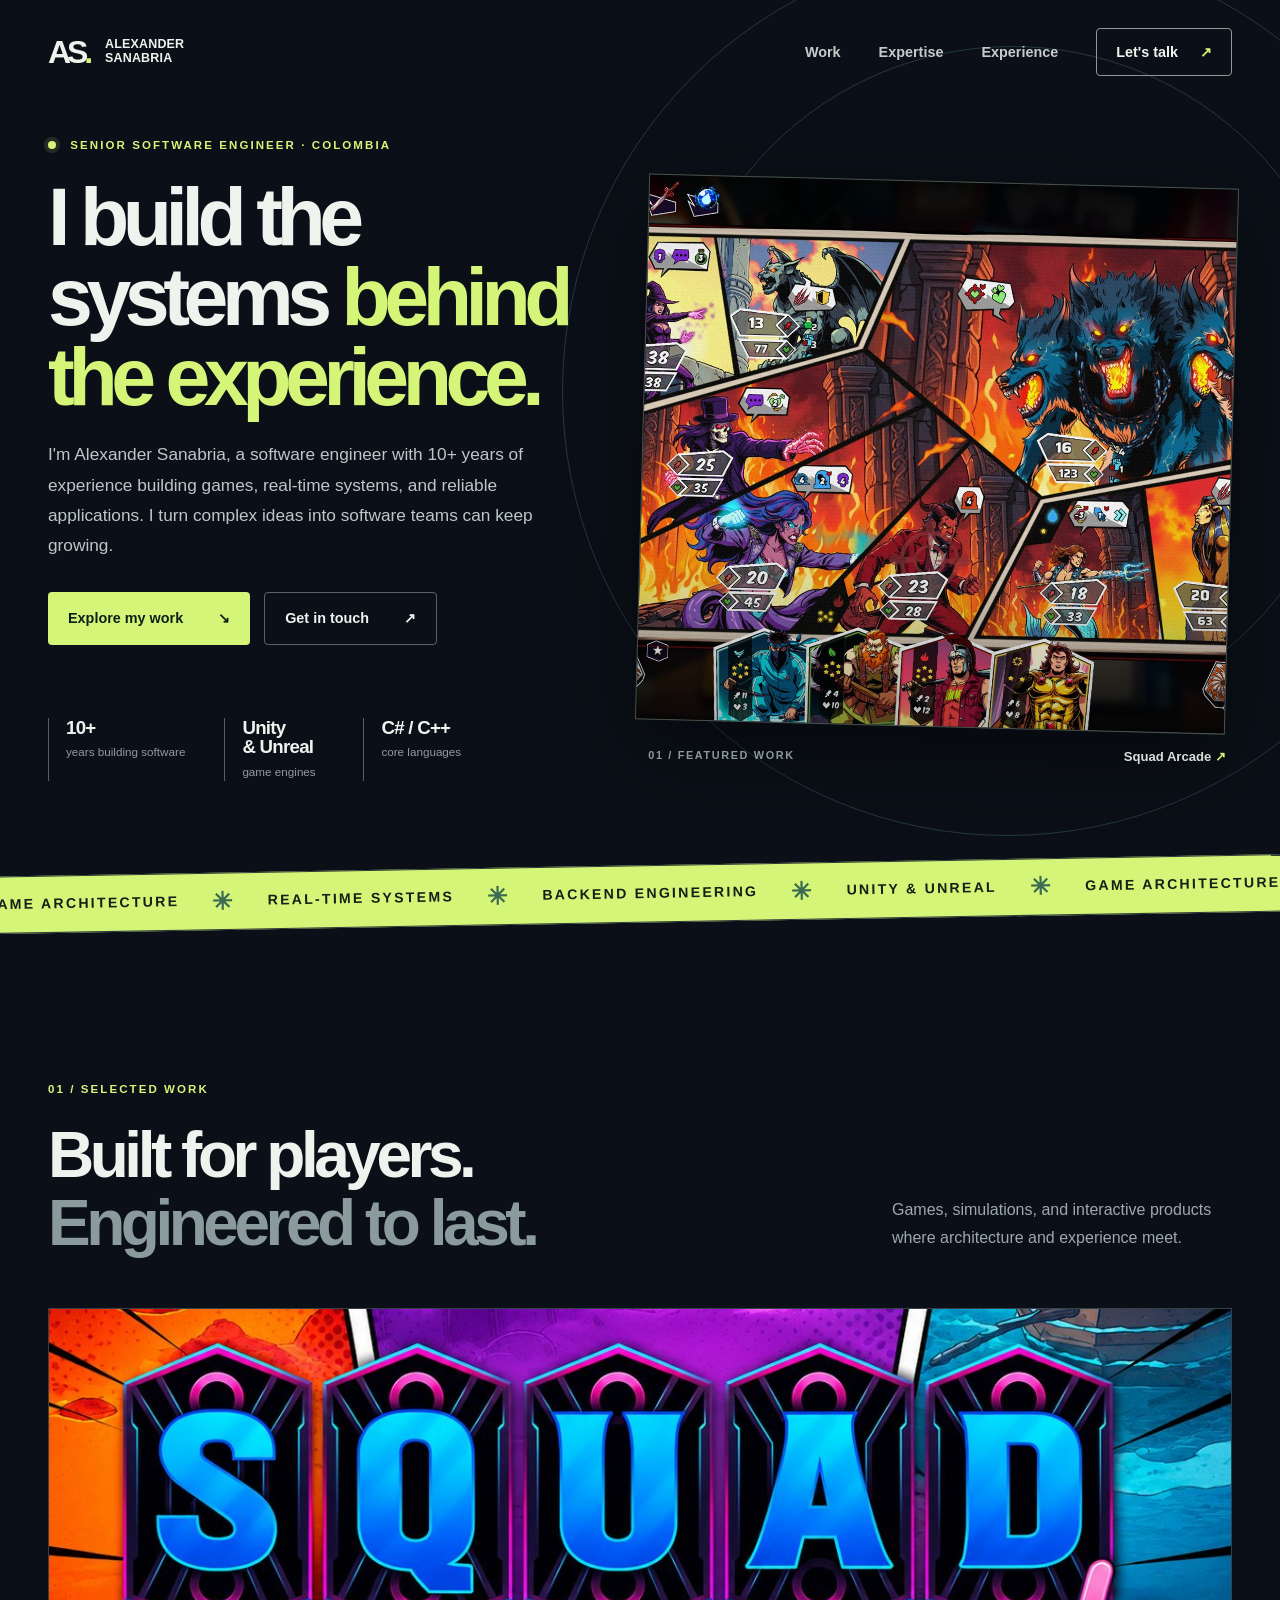
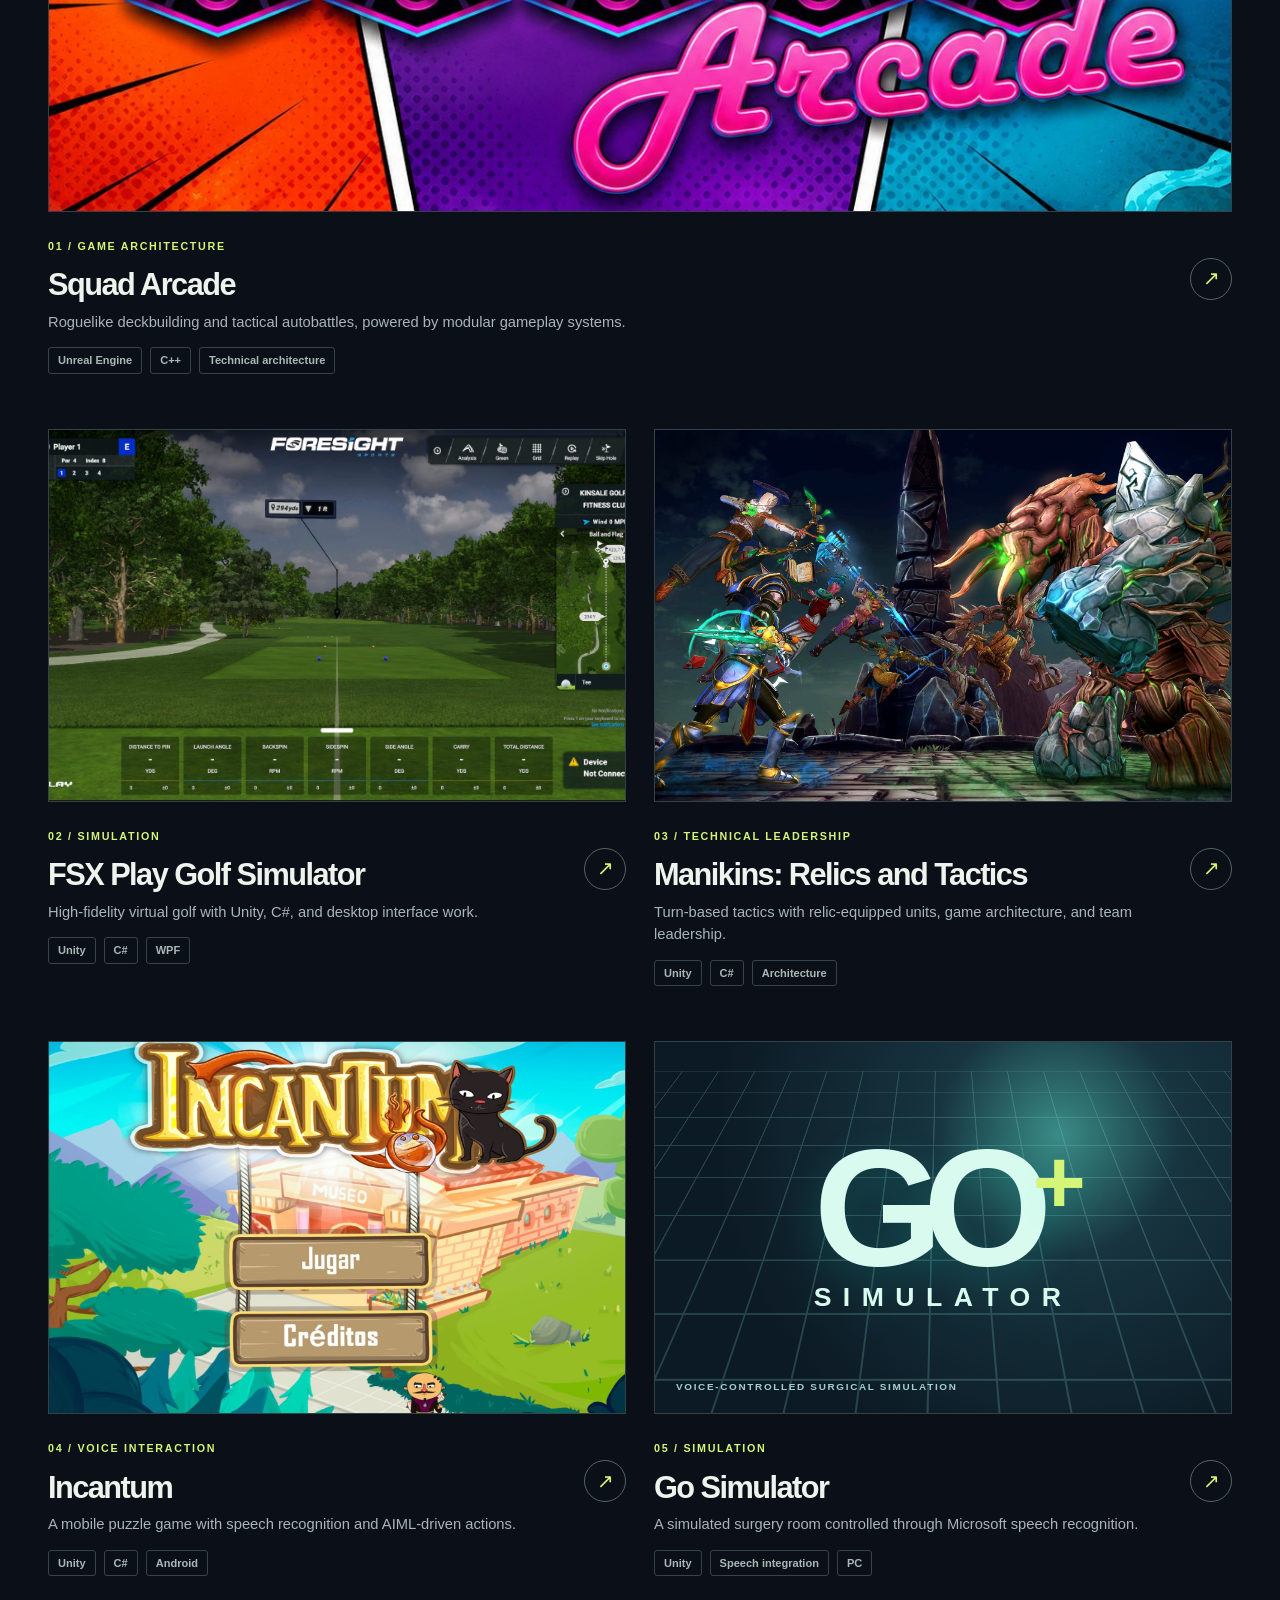
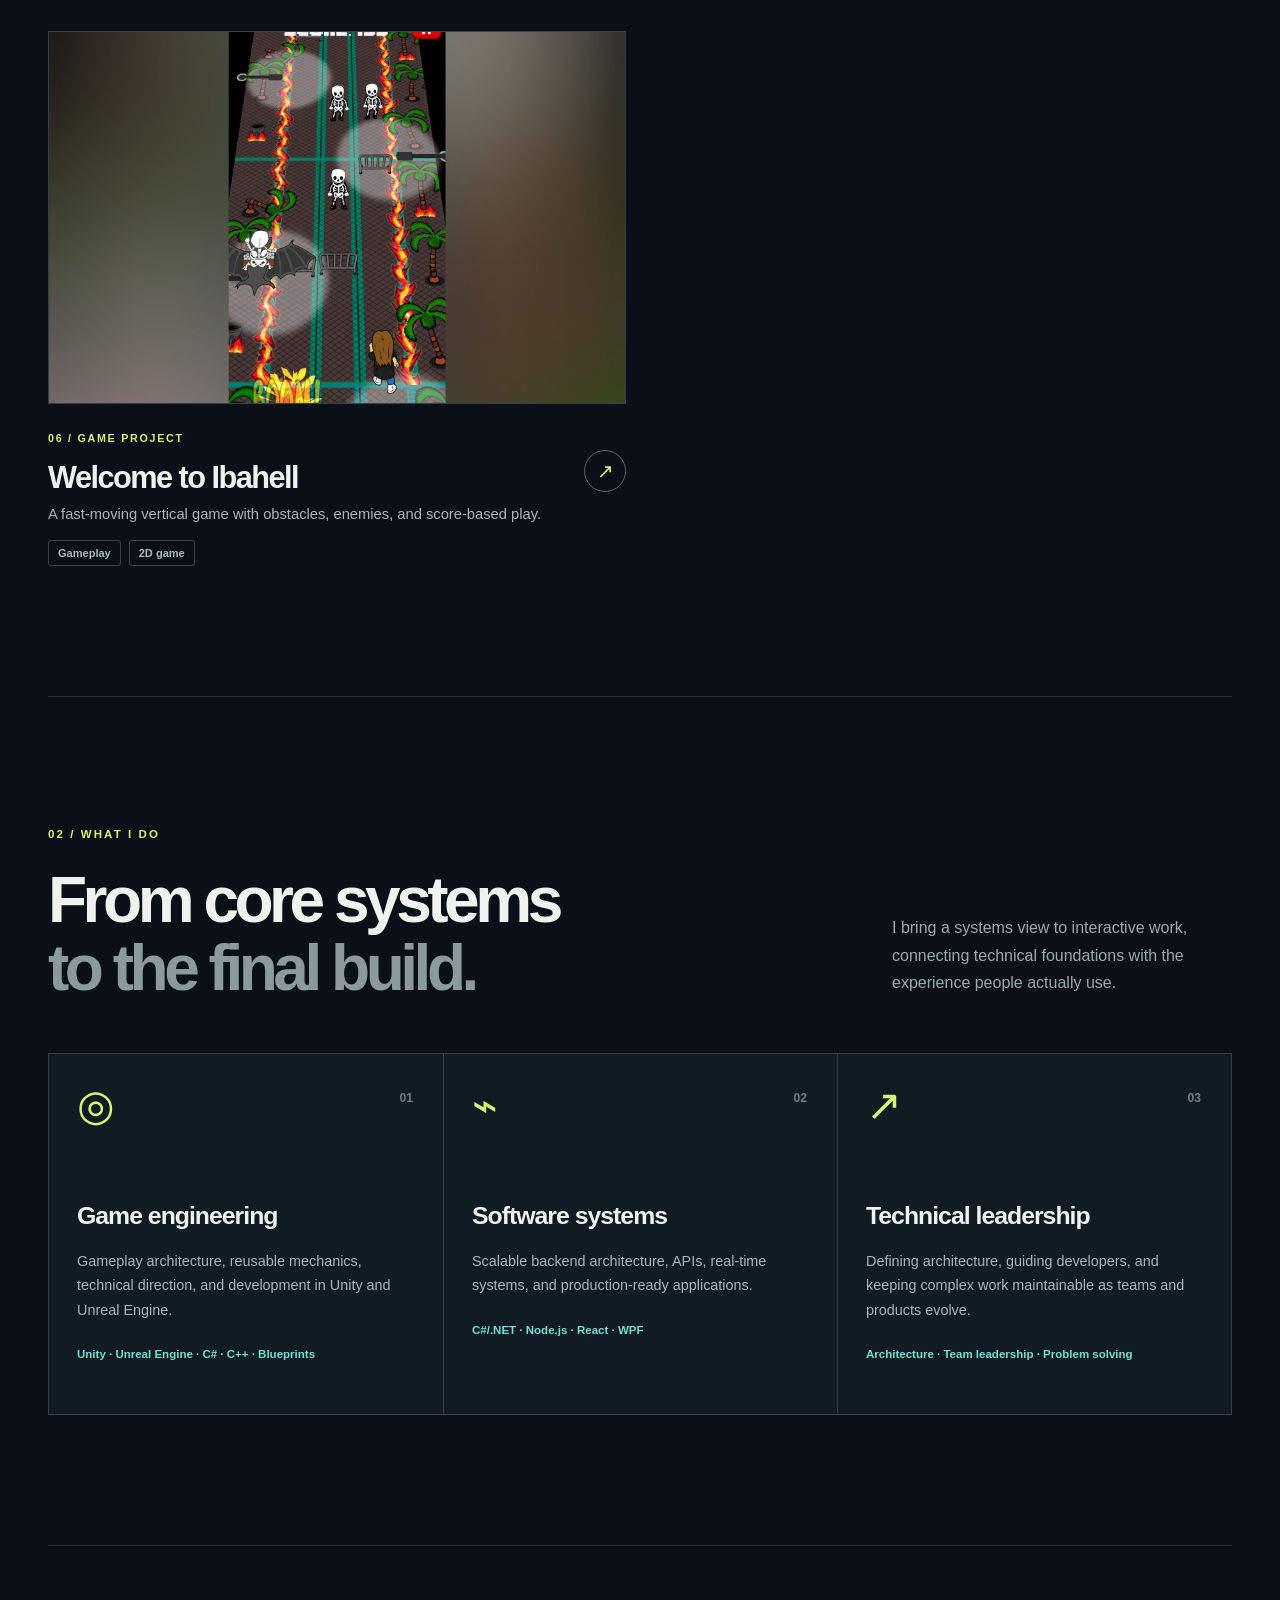
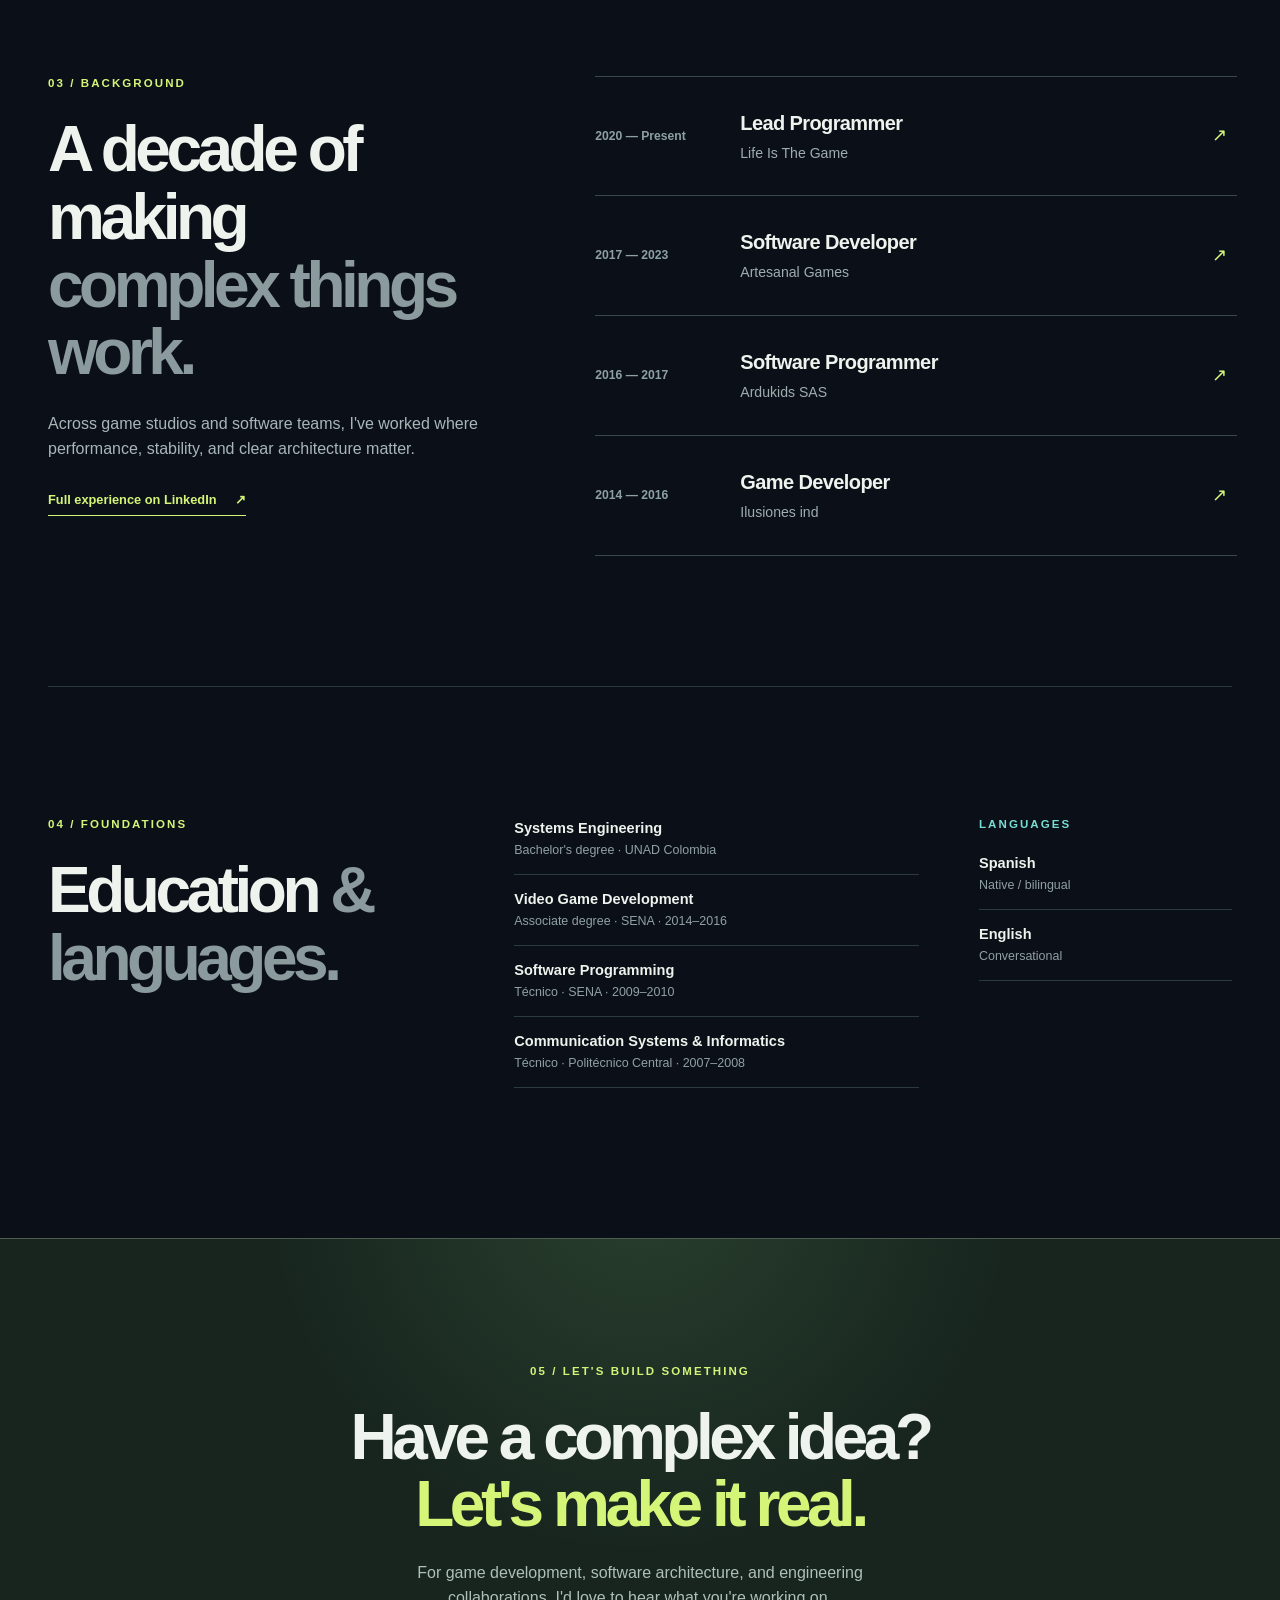
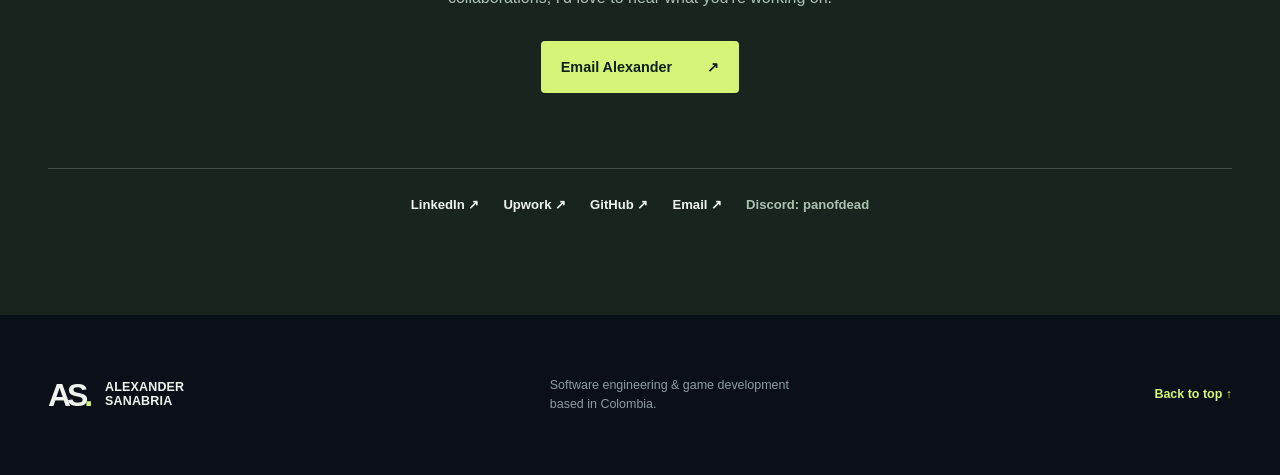
==== index.html @ 54ea61a1 "Build Alexander Sanabria portfolio" ====
<!doctype html>
<html lang="en">
  <head>
    <meta charset="utf-8" />
    <meta name="viewport" content="width=device-width, initial-scale=1" />
    <meta name="theme-color" content="#0b1018" />
    <meta name="description" content="Alexander Sanabria is a senior software engineer and game developer working across Unreal Engine, Unity, C#/.NET, and real-time systems." />
    <meta property="og:title" content="Alexander Sanabria — Software Engineer & Game Developer" />
    <meta property="og:description" content="Game architecture, gameplay systems, and software built to last." />
    <meta property="og:type" content="website" />
    <title>Alexander Sanabria — Software Engineer & Game Developer</title>
    <link rel="icon" href="favicon.svg" type="image/svg+xml" />
    <link rel="stylesheet" href="styles.css" />
    <script src="script.js" defer></script>
  </head>
  <body>
    <a class="skip-link" href="#main">Skip to content</a>
    <div class="site-shell">
      <header class="site-header">
        <a class="brand" href="#top" aria-label="Alexander Sanabria, back to top">
          <span class="brand-mark" aria-hidden="true">AS<span class="brand-dot">.</span></span>
          <span class="brand-name">Alexander<br />Sanabria</span>
        </a>
        <button class="menu-toggle" type="button" aria-expanded="false" aria-controls="site-nav" aria-label="Open menu">
          <span></span><span></span>
        </button>
        <nav class="site-nav" id="site-nav" aria-label="Main navigation">
          <a href="#work">Work</a>
          <a href="#expertise">Expertise</a>
          <a href="#experience">Experience</a>
          <a class="nav-contact" href="#contact">Let's talk <span aria-hidden="true">↗</span></a>
        </nav>
      </header>

      <main id="main">
        <section class="hero" id="top" aria-labelledby="hero-title">
          <div class="hero-copy">
            <p class="eyebrow"><span class="status-dot" aria-hidden="true"></span> Senior software engineer · Colombia</p>
            <h1 id="hero-title">I build the systems <em>behind the experience.</em></h1>
            <p class="hero-lede">I'm Alexander Sanabria, a software engineer with 10+ years of experience building games, real-time systems, and reliable applications. I turn complex ideas into software teams can keep growing.</p>
            <div class="hero-actions">
              <a class="button button-primary" href="#work">Explore my work <span aria-hidden="true">↘</span></a>
              <a class="button button-quiet" href="mailto:Luis.Alexander.Sanabria@gmail.com">Get in touch <span aria-hidden="true">↗</span></a>
            </div>
            <div class="hero-metrics" aria-label="Career highlights">
              <div><strong>10+</strong><span>years building software</span></div>
              <div><strong>Unity<br />& Unreal</strong><span>game engines</span></div>
              <div><strong>C# / C++</strong><span>core languages</span></div>
            </div>
          </div>
          <div class="hero-visual">
            <div class="hero-image-wrap">
              <img src="images/squad-arcade/battle.jpg" alt="Squad Arcade comic book battle scene with hero cards and a three-headed creature" fetchpriority="high" />
            </div>
            <div class="hero-visual-caption"><span class="caption-index">01 / FEATURED WORK</span><span>Squad Arcade <span aria-hidden="true">↗</span></span></div>
            <div class="hero-orbit hero-orbit-one" aria-hidden="true"></div>
            <div class="hero-orbit hero-orbit-two" aria-hidden="true"></div>
          </div>
        </section>

        <div class="ticker" aria-label="Areas of expertise">
          <div class="ticker-track" aria-hidden="true">
            <span>GAME ARCHITECTURE</span><b>✳</b><span>REAL-TIME SYSTEMS</span><b>✳</b><span>BACKEND ENGINEERING</span><b>✳</b><span>UNITY & UNREAL</span><b>✳</b><span>GAME ARCHITECTURE</span><b>✳</b><span>REAL-TIME SYSTEMS</span><b>✳</b><span>BACKEND ENGINEERING</span><b>✳</b><span>UNITY & UNREAL</span><b>✳</b>
          </div>
        </div>

        <section class="section work-section" id="work" aria-labelledby="work-title">
          <div class="section-heading">
            <div><p class="eyebrow section-kicker">01 / Selected work</p><h2 id="work-title">Built for players.<br /><span>Engineered to last.</span></h2></div>
            <p>Games, simulations, and interactive products where architecture and experience meet.</p>
          </div>
          <div class="project-grid">
            <article class="project-card project-featured" data-project="squad">
              <button class="project-image-button" type="button" data-open-project="squad" aria-label="View Squad Arcade project details">
                <img src="images/squad-arcade/key-art.jpg" alt="Colorful Squad Arcade key art with an 80s comic-book style" loading="lazy" />
                <span class="image-action">View project <span aria-hidden="true">↗</span></span>
              </button>
              <div class="project-info"><div><span class="project-number">01 / GAME ARCHITECTURE</span><h3>Squad Arcade</h3><p>Roguelike deckbuilding and tactical autobattles, powered by modular gameplay systems.</p><div class="tags"><span>Unreal Engine</span><span>C++</span><span>Technical architecture</span></div></div><button class="round-arrow" type="button" data-open-project="squad" aria-label="View Squad Arcade project details">↗</button></div>
            </article>
            <article class="project-card" data-project="fsx">
              <button class="project-image-button" type="button" data-open-project="fsx" aria-label="View FSX Play project details"><img src="images/fsx-play/course-gameplay.jpg" alt="FSX Play golf course simulation with launch data and course map" loading="lazy" /><span class="image-action">View project <span aria-hidden="true">↗</span></span></button>
              <div class="project-info"><div><span class="project-number">02 / SIMULATION</span><h3>FSX Play Golf Simulator</h3><p>High-fidelity virtual golf with Unity, C#, and desktop interface work.</p><div class="tags"><span>Unity</span><span>C#</span><span>WPF</span></div></div><button class="round-arrow" type="button" data-open-project="fsx" aria-label="View FSX Play project details">↗</button></div>
            </article>
            <article class="project-card" data-project="manikins">
              <button class="project-image-button" type="button" data-open-project="manikins" aria-label="View Manikins project details"><img src="images/manikins/climax.jpg" alt="Manikins fantasy battle scene with a team confronting a large creature" loading="lazy" /><span class="image-action">View project <span aria-hidden="true">↗</span></span></button>
              <div class="project-info"><div><span class="project-number">03 / TECHNICAL LEADERSHIP</span><h3>Manikins: Relics and Tactics</h3><p>Turn-based tactics with relic-equipped units, game architecture, and team leadership.</p><div class="tags"><span>Unity</span><span>C#</span><span>Architecture</span></div></div><button class="round-arrow" type="button" data-open-project="manikins" aria-label="View Manikins project details">↗</button></div>
            </article>
            <article class="project-card" data-project="incantum">
              <button class="project-image-button" type="button" data-open-project="incantum" aria-label="View Incantum project details"><img src="images/incantum/title-screen.jpg" alt="Incantum title screen with a cartoon black cat and museum setting" loading="lazy" /><span class="image-action">View project <span aria-hidden="true">↗</span></span></button>
              <div class="project-info"><div><span class="project-number">04 / VOICE INTERACTION</span><h3>Incantum</h3><p>A mobile puzzle game with speech recognition and AIML-driven actions.</p><div class="tags"><span>Unity</span><span>C#</span><span>Android</span></div></div><button class="round-arrow" type="button" data-open-project="incantum" aria-label="View Incantum project details">↗</button></div>
            </article>
            <article class="project-card" data-project="go">
              <button class="project-image-button project-placeholder" type="button" data-open-project="go" aria-label="View Go Simulator project details"><span class="placeholder-grid" aria-hidden="true"></span><span class="placeholder-label">GO<span class="placeholder-plus">+</span><small>SIMULATOR</small></span><span class="placeholder-caption">VOICE-CONTROLLED SURGICAL SIMULATION</span><span class="image-action">View project <span aria-hidden="true">↗</span></span></button>
              <div class="project-info"><div><span class="project-number">05 / SIMULATION</span><h3>Go Simulator</h3><p>A simulated surgery room controlled through Microsoft speech recognition.</p><div class="tags"><span>Unity</span><span>Speech integration</span><span>PC</span></div></div><button class="round-arrow" type="button" data-open-project="go" aria-label="View Go Simulator project details">↗</button></div>
            </article>
            <article class="project-card" data-project="ibahell">
              <button class="project-image-button ibahell-image" type="button" data-open-project="ibahell" aria-label="View Welcome to Ibahell project details"><img src="images/welcome-to-ibahell/gameplay-fire.jpg" alt="Welcome to Ibahell vertical game scene with skeletons and fire obstacles" loading="lazy" /><span class="image-action">View project <span aria-hidden="true">↗</span></span></button>
              <div class="project-info"><div><span class="project-number">06 / GAME PROJECT</span><h3>Welcome to Ibahell</h3><p>A fast-moving vertical game with obstacles, enemies, and score-based play.</p><div class="tags"><span>Gameplay</span><span>2D game</span></div></div><button class="round-arrow" type="button" data-open-project="ibahell" aria-label="View Welcome to Ibahell project details">↗</button></div>
            </article>
          </div>
        </section>

        <section class="section expertise-section" id="expertise" aria-labelledby="expertise-title">
          <div class="section-heading"><div><p class="eyebrow section-kicker">02 / What I do</p><h2 id="expertise-title">From core systems<br /><span>to the final build.</span></h2></div><p>I bring a systems view to interactive work, connecting technical foundations with the experience people actually use.</p></div>
          <div class="expertise-grid">
            <div class="expertise-item"><span class="expertise-icon" aria-hidden="true">◎</span><span class="expertise-number">01</span><h3>Game engineering</h3><p>Gameplay architecture, reusable mechanics, technical direction, and development in Unity and Unreal Engine.</p><span class="expertise-tools">Unity · Unreal Engine · C# · C++ · Blueprints</span></div>
            <div class="expertise-item"><span class="expertise-icon" aria-hidden="true">⌁</span><span class="expertise-number">02</span><h3>Software systems</h3><p>Scalable backend architecture, APIs, real-time systems, and production-ready applications.</p><span class="expertise-tools">C#/.NET · Node.js · React · WPF</span></div>
            <div class="expertise-item"><span class="expertise-icon" aria-hidden="true">↗</span><span class="expertise-number">03</span><h3>Technical leadership</h3><p>Defining architecture, guiding developers, and keeping complex work maintainable as teams and products evolve.</p><span class="expertise-tools">Architecture · Team leadership · Problem solving</span></div>
          </div>
        </section>

        <section class="section experience-section" id="experience" aria-labelledby="experience-title">
          <div class="experience-intro"><p class="eyebrow section-kicker">03 / Background</p><h2 id="experience-title">A decade of making<br /><span>complex things work.</span></h2><p>Across game studios and software teams, I've worked where performance, stability, and clear architecture matter.</p><a class="text-link" href="https://www.linkedin.com/in/alexanderzero/" target="_blank" rel="noopener noreferrer">Full experience on LinkedIn <span aria-hidden="true">↗</span></a></div>
          <div class="experience-list" aria-label="Professional experience">
            <div class="experience-row"><span>2020 — Present</span><div><h3>Lead Programmer</h3><p>Life Is The Game</p></div><span class="row-arrow" aria-hidden="true">↗</span></div>
            <div class="experience-row"><span>2017 — 2023</span><div><h3>Software Developer</h3><p>Artesanal Games</p></div><span class="row-arrow" aria-hidden="true">↗</span></div>
            <div class="experience-row"><span>2016 — 2017</span><div><h3>Software Programmer</h3><p>Ardukids SAS</p></div><span class="row-arrow" aria-hidden="true">↗</span></div>
            <div class="experience-row"><span>2014 — 2016</span><div><h3>Game Developer</h3><p>Ilusiones ind</p></div><span class="row-arrow" aria-hidden="true">↗</span></div>
          </div>
        </section>

        <section class="section education-section" aria-labelledby="education-title">
          <div><p class="eyebrow section-kicker">04 / Foundations</p><h2 id="education-title">Education <span>& languages.</span></h2></div>
          <div class="education-content"><div class="education-list"><div><strong>Systems Engineering</strong><span>Bachelor's degree · UNAD Colombia</span></div><div><strong>Video Game Development</strong><span>Associate degree · SENA · 2014–2016</span></div><div><strong>Software Programming</strong><span>Técnico · SENA · 2009–2010</span></div><div><strong>Communication Systems & Informatics</strong><span>Técnico · Politécnico Central · 2007–2008</span></div></div><div class="language-list"><p class="eyebrow">Languages</p><div><strong>Spanish</strong><span>Native / bilingual</span></div><div><strong>English</strong><span>Conversational</span></div></div></div>
        </section>

        <section class="contact-section" id="contact" aria-labelledby="contact-title"><div class="contact-glow" aria-hidden="true"></div><p class="eyebrow section-kicker">05 / Let's build something</p><h2 id="contact-title">Have a complex idea?<br /><em>Let's make it real.</em></h2><p>For game development, software architecture, and engineering collaborations, I'd love to hear what you're working on.</p><a class="button button-primary contact-button" href="mailto:Luis.Alexander.Sanabria@gmail.com?subject=Let's%20work%20together">Email Alexander <span aria-hidden="true">↗</span></a><div class="contact-links"><a href="https://www.linkedin.com/in/alexanderzero/" target="_blank" rel="noopener noreferrer">LinkedIn ↗</a><a href="https://www.upwork.com/freelancers/~0190cd40ce39ca4618" target="_blank" rel="noopener noreferrer">Upwork ↗</a><a href="https://github.com/AlexanderSanabria" target="_blank" rel="noopener noreferrer">GitHub ↗</a><a href="mailto:Luis.Alexander.Sanabria@gmail.com">Email ↗</a><span>Discord: panofdead</span></div></section>
      </main>

      <footer class="site-footer"><a class="brand footer-brand" href="#top"><span class="brand-mark">AS<span class="brand-dot">.</span></span><span class="brand-name">Alexander<br />Sanabria</span></a><p>Software engineering & game development<br />based in Colombia.</p><a href="#top">Back to top ↑</a></footer>
    </div>

    <dialog class="project-dialog" id="project-dialog" aria-labelledby="dialog-title"><div class="dialog-shell"><button class="dialog-close" type="button" aria-label="Close project details">×</button><div class="dialog-gallery"><img id="dialog-image" src="" alt="" /><div class="gallery-controls"><button type="button" id="gallery-prev" aria-label="Previous image">←</button><span id="gallery-count"></span><button type="button" id="gallery-next" aria-label="Next image">→</button></div></div><div class="dialog-content"><p class="eyebrow" id="dialog-category"></p><h2 id="dialog-title"></h2><p class="dialog-role" id="dialog-role"></p><p class="dialog-description" id="dialog-description"></p><div class="dialog-divider"></div><p class="dialog-contribution-label">My contribution</p><p id="dialog-contribution"></p><div class="tags" id="dialog-tags"></div><div class="dialog-links" id="dialog-links"></div></div></div></dialog>
  </body>
</html>
---- styles.css ----
:root{--bg:#0b1018;--bg-soft:#111923;--panel:#151f29;--line:#2c3740;--text:#eef3ed;--muted:#a4b0b4;--accent:#d5f579;--cyan:#78ddd4;--max:1440px}
*{box-sizing:border-box}html{scroll-behavior:smooth}body{margin:0;background:var(--bg);color:var(--text);font-family:Inter,"Segoe UI",Arial,sans-serif;line-height:1.55}button,a{font:inherit}button{cursor:pointer}a{color:inherit;text-decoration:none}img{display:block;max-width:100%}::selection{background:var(--accent);color:var(--bg)}:focus-visible{outline:2px solid var(--accent);outline-offset:4px}.skip-link{position:absolute;left:1rem;top:-5rem;z-index:1000;padding:.75rem 1rem;background:var(--accent);color:#111}.skip-link:focus{top:1rem}.site-shell{overflow:hidden}.site-header{width:min(calc(100% - 96px),var(--max));height:104px;margin:auto;display:flex;align-items:center;justify-content:space-between;position:relative;z-index:20}.brand{display:inline-flex;align-items:center;gap:12px}.brand-mark{font-size:2rem;line-height:1;font-weight:900;letter-spacing:-.13em}.brand-dot{color:var(--accent);letter-spacing:0}.brand-name{font-size:.78rem;font-weight:700;line-height:1.1;letter-spacing:.015em;text-transform:uppercase}.site-nav{display:flex;align-items:center;gap:38px;font-size:.9rem;font-weight:650}.site-nav>a:not(.nav-contact){color:#c4cccb;transition:color .2s}.site-nav>a:hover{color:var(--accent)}.nav-contact{padding:12px 19px;border:1px solid #8b9995;border-radius:4px}.nav-contact span{margin-left:18px;color:var(--accent)}.menu-toggle{display:none}.hero{width:min(calc(100% - 96px),var(--max));margin:0 auto;min-height:690px;display:grid;grid-template-columns:48% 52%;align-items:center;gap:0;padding:34px 0 85px}.hero-copy{position:relative;z-index:2;padding-right:20px}.eyebrow{margin:0;color:var(--accent);font-size:.72rem;font-weight:800;line-height:1.3;letter-spacing:.18em;text-transform:uppercase}.status-dot{display:inline-block;width:8px;height:8px;margin-right:9px;border-radius:50%;background:var(--accent);box-shadow:0 0 0 4px rgba(213,245,121,.12)}h1,h2,h3,p{margin-top:0}.hero h1{max-width:740px;margin:25px 0 22px;font-size:clamp(4rem,6.3vw,7.3rem);font-weight:760;line-height:.99;letter-spacing:-.08em}.hero h1 em,.contact-section h2 em{font-style:normal;color:var(--accent)}.hero-lede{max-width:590px;color:#bbc7c8;font-size:1.08rem;line-height:1.75}.hero-actions{display:flex;gap:14px;margin-top:32px}.button{display:inline-flex;align-items:center;justify-content:space-between;gap:35px;min-height:52px;padding:14px 20px;border-radius:4px;font-size:.9rem;font-weight:800;transition:transform .2s,background .2s,color .2s}.button:hover{transform:translateY(-3px)}.button-primary{background:var(--accent);color:#102016}.button-primary:hover{background:#ecffa6}.button-quiet{border:1px solid #56626c;color:var(--text)}.button-quiet:hover{background:#1d2a32}.hero-metrics{display:flex;gap:39px;margin-top:73px}.hero-metrics>div{display:flex;flex-direction:column;gap:6px;min-width:100px;padding-left:17px;border-left:1px solid #536260}.hero-metrics strong{font-size:1.17rem;line-height:1.05;letter-spacing:-.04em}.hero-metrics span{color:#8f9b9f;font-size:.73rem}.hero-visual{position:relative;min-width:0;padding:30px 0 0 26px}.hero-image-wrap{position:relative;z-index:2;overflow:hidden;aspect-ratio:1.08;border:1px solid #47534a;background:#131820;box-shadow:0 28px 90px rgba(0,0,0,.45);transform:rotate(1.5deg)}.hero-image-wrap:after{content:"";position:absolute;inset:0;background:linear-gradient(180deg,transparent 65%,rgba(6,9,12,.28))}.hero-image-wrap img{width:100%;height:100%;object-fit:cover;object-position:center}.hero-visual-caption{position:relative;z-index:2;display:flex;justify-content:space-between;gap:15px;margin-top:20px;padding:0 6px;color:#d8dfda;font-size:.82rem;font-weight:750}.caption-index{color:#8a999c;font-size:.68rem;letter-spacing:.15em}.hero-visual-caption span:last-child span{color:var(--accent)}.hero-orbit{position:absolute;border:1px solid rgba(120,221,212,.2);border-radius:50%;pointer-events:none}.hero-orbit-one{width:680px;height:680px;right:-120px;top:-105px}.hero-orbit-two{width:890px;height:890px;right:-220px;top:-205px}.ticker{overflow:hidden;border-top:1px solid #303c3a;border-bottom:1px solid #303c3a;background:#d5f579;color:#142015;transform:rotate(-1deg) scale(1.025)}.ticker-track{display:flex;align-items:center;gap:32px;width:max-content;padding:15px 0;font-size:.86rem;font-weight:900;letter-spacing:.16em;white-space:nowrap;animation:marquee 36s linear infinite}.ticker-track b{color:#3b6b52;font-size:1.5rem;line-height:1}@keyframes marquee{to{transform:translateX(-50%)}}.section{width:min(calc(100% - 96px),var(--max));margin:auto;padding:130px 0}.section-heading{display:flex;align-items:end;justify-content:space-between;gap:65px;margin-bottom:50px}.section-heading>p{width:340px;margin-bottom:7px;color:#9ca9ad;font-size:1rem;line-height:1.7}.section-kicker{margin-bottom:25px}.section h2,.contact-section h2{margin:0;font-size:clamp(3.3rem,5vw,5.6rem);font-weight:720;line-height:1.06;letter-spacing:-.07em}.section h2 span{color:#8b9a9d}.work-section{padding-top:160px}.project-grid{display:grid;grid-template-columns:repeat(2,minmax(0,1fr));gap:55px 28px}.project-featured{grid-column:1/-1}.project-image-button{display:block;position:relative;overflow:hidden;width:100%;aspect-ratio:1.55;padding:0;border:1px solid #344148;background:#1b2530;text-align:left}.project-featured .project-image-button{aspect-ratio:2.35}.project-image-button img{width:100%;height:100%;object-fit:cover;transition:transform .55s ease,filter .55s ease}.project-featured .project-image-button img{object-position:center 52%}.project-image-button:hover img{transform:scale(1.045);filter:brightness(.82)}.image-action{position:absolute;right:20px;bottom:20px;display:flex;align-items:center;gap:24px;padding:11px 15px;border:1px solid rgba(255,255,255,.55);border-radius:4px;background:rgba(9,16,23,.72);backdrop-filter:blur(8px);font-size:.76rem;font-weight:800;opacity:0;transform:translateY(8px);transition:opacity .2s,transform .2s}.project-image-button:hover .image-action,.project-image-button:focus-visible .image-action{opacity:1;transform:none}.image-action span{color:var(--accent)}.project-info{display:flex;justify-content:space-between;gap:15px;padding:21px 0 0}.project-number{color:var(--accent);font-size:.67rem;font-weight:850;letter-spacing:.16em}.project-info h3{margin:10px 0 8px;font-size:clamp(1.6rem,2.4vw,2.35rem);font-weight:750;line-height:1.15;letter-spacing:-.05em}.project-info p{max-width:660px;margin-bottom:14px;color:#a9b5b8;font-size:.92rem}.tags{display:flex;flex-wrap:wrap;gap:8px}.tags span{padding:6px 9px;border:1px solid #35434b;border-radius:3px;color:#aab9b7;font-size:.69rem;font-weight:700;line-height:1.1}.round-arrow{width:42px;height:42px;flex:none;margin-top:25px;border:1px solid #54635e;border-radius:50%;background:none;color:var(--accent);font-size:1.25rem;transition:background .2s,color .2s,transform .2s}.round-arrow:hover{background:var(--accent);color:#111;transform:rotate(45deg)}.project-placeholder{display:flex;align-items:center;justify-content:center;background:radial-gradient(circle at 70% 25%,#3a8c88 0,#17343f 25%,#0c1a25 70%);isolation:isolate}.placeholder-grid{position:absolute;inset:0;z-index:-1;opacity:.22;background-image:linear-gradient(#82d5ce 1px,transparent 1px),linear-gradient(90deg,#82d5ce 1px,transparent 1px);background-size:35px 35px;transform:perspective(350px) rotateX(35deg) scale(1.5)}.placeholder-label{font-size:clamp(5rem,13vw,11rem);font-weight:900;line-height:.7;letter-spacing:-.12em;color:#d9fbef;text-shadow:0 12px 40px rgba(17,239,202,.18)}.placeholder-label small{display:block;margin-top:22px;font-size:.16em;letter-spacing:.43em;text-align:center}.placeholder-plus{color:var(--accent);font-size:.55em;vertical-align:top}.placeholder-caption{position:absolute;left:21px;bottom:19px;color:#a3d0cf;font-size:.62rem;font-weight:800;letter-spacing:.17em}.ibahell-image img{object-position:center 35%}.expertise-section{border-top:1px solid #2a363c}.expertise-grid{display:grid;grid-template-columns:repeat(3,minmax(0,1fr));border:1px solid #354148}.expertise-item{position:relative;min-height:360px;padding:30px 28px 28px;background:#111b23}.expertise-item+ .expertise-item{border-left:1px solid #354148}.expertise-icon{display:block;color:var(--accent);font-size:2.7rem;line-height:1}.expertise-number{position:absolute;top:35px;right:30px;color:#6d7d82;font-size:.76rem;font-weight:800}.expertise-item h3{margin:70px 0 13px;font-size:1.55rem;letter-spacing:-.04em}.expertise-item p{max-width:330px;color:#a7b5b8;font-size:.9rem;line-height:1.7}.expertise-tools{display:block;margin-top:24px;color:var(--cyan);font-size:.72rem;font-weight:750;line-height:1.5}.experience-section{display:grid;grid-template-columns:42% 58%;gap:50px;border-top:1px solid #2a363c}.experience-intro>p:not(.eyebrow){max-width:440px;margin:25px 0;color:#a9b6b8}.text-link{display:inline-block;padding-bottom:5px;border-bottom:1px solid var(--accent);color:var(--accent);font-size:.8rem;font-weight:800}.text-link span{margin-left:15px}.experience-list{padding-right:45px}.experience-row{display:grid;grid-template-columns:125px 1fr 25px;gap:20px;align-items:center;min-height:120px;border-bottom:1px solid #39464b}.experience-row:first-child{border-top:1px solid #39464b}.experience-row>span:first-child{color:#8da0a3;font-size:.76rem;font-weight:750}.experience-row h3{margin:0 0 4px;font-size:1.25rem;letter-spacing:-.03em}.experience-row p{margin:0;color:#9fadaf;font-size:.88rem}.row-arrow{color:var(--accent);font-size:1.1rem}.education-section{display:grid;grid-template-columns:36% 64%;gap:40px;border-top:1px solid #2a363c;padding-bottom:150px}.education-content{display:grid;grid-template-columns:1.6fr 1fr;gap:60px;padding-right:40px}.education-list>div,.language-list>div{display:flex;flex-direction:column;gap:2px;padding:13px 0;border-bottom:1px solid #2b3a3e}.education-list>div:first-child,.language-list>div:first-of-type{padding-top:0}.education-list strong,.language-list strong{font-size:.91rem}.education-list span,.language-list span{color:#90a0a4;font-size:.78rem}.language-list>.eyebrow{margin:0 0 20px;color:var(--cyan)}.contact-section{position:relative;overflow:hidden;padding:125px max(48px,calc((100vw - var(--max))/2)) 100px;border-top:1px solid #4d5d52;background:#17251e;text-align:center}.contact-glow{position:absolute;width:780px;height:780px;left:50%;top:-450px;transform:translateX(-50%);border-radius:50%;background:radial-gradient(circle,rgba(151,224,147,.14),transparent 68%);pointer-events:none}.contact-section h2{position:relative;margin:25px 0 22px}.contact-section>p:not(.eyebrow){position:relative;max-width:490px;margin:0 auto 30px;color:#afc1b6}.contact-button{position:relative}.contact-links{position:relative;display:flex;align-items:center;justify-content:center;flex-wrap:wrap;gap:24px;margin-top:75px;padding-top:26px;border-top:1px solid #425449;font-size:.82rem;font-weight:750}.contact-links a:hover{color:var(--accent)}.contact-links span{color:#adc1b1}.site-footer{width:min(calc(100% - 96px),var(--max));min-height:160px;margin:auto;display:flex;align-items:center;justify-content:space-between;gap:30px}.site-footer p{margin:0;color:#8f9ca0;font-size:.78rem}.site-footer>a:last-child{font-size:.78rem;font-weight:800;color:var(--accent)}
.project-dialog{width:min(1100px,calc(100% - 40px));max-height:min(90vh,900px);padding:0;border:1px solid #5d7169;background:#101820;color:var(--text);box-shadow:0 40px 150px rgba(0,0,0,.7)}.project-dialog::backdrop{background:rgba(1,6,10,.82);backdrop-filter:blur(7px)}.dialog-shell{display:grid;grid-template-columns:54% 46%;min-height:550px}.dialog-close{position:absolute;z-index:4;right:16px;top:14px;width:40px;height:40px;border:1px solid #536360;border-radius:50%;background:#101820;color:var(--text);font-size:1.7rem;line-height:1}.dialog-gallery{position:relative;min-height:500px;background:#05090d}.dialog-gallery img{width:100%;height:100%;max-height:80vh;object-fit:contain}.gallery-controls{position:absolute;left:18px;bottom:18px;display:flex;align-items:center;gap:12px;padding:5px;border-radius:4px;background:rgba(5,9,13,.85)}.gallery-controls button{width:34px;height:34px;border:0;background:#263731;color:var(--accent);font-size:1.1rem}.gallery-controls span{min-width:44px;text-align:center;font-size:.75rem;font-weight:800}.dialog-content{padding:65px 42px 35px;overflow-y:auto}.dialog-content h2{margin:18px 0 10px;font-size:clamp(2.2rem,3vw,3.5rem);line-height:1.03;letter-spacing:-.06em}.dialog-role{color:var(--cyan);font-weight:800}.dialog-description,.dialog-content>p:last-of-type{color:#b3c1c3;font-size:.95rem;line-height:1.7}.dialog-divider{height:1px;margin:28px 0;border:0;background:#394a4d}.dialog-contribution-label{margin-bottom:7px;color:var(--accent);font-size:.7rem;font-weight:850;letter-spacing:.16em;text-transform:uppercase}.dialog-content .tags{margin-top:26px}.dialog-links{display:flex;flex-wrap:wrap;gap:11px;margin-top:30px}.dialog-links a{display:inline-flex;align-items:center;gap:15px;padding:11px 14px;border:1px solid #6b846c;border-radius:4px;color:var(--accent);font-size:.8rem;font-weight:800}.dialog-links a:hover{background:#263a2a}
@media(max-width:1100px){.hero{min-height:620px}.hero h1{font-size:clamp(3.8rem,6vw,5.6rem)}.hero-metrics{gap:15px}.experience-section{grid-template-columns:40% 60%;gap:20px}.education-content{gap:30px}.section h2{font-size:clamp(3rem,5vw,4.4rem)}}
@media(max-width:760px){.site-header,.hero,.section,.site-footer{width:min(calc(100% - 40px),var(--max))}.site-header{height:78px}.menu-toggle{display:flex;flex-direction:column;justify-content:center;gap:6px;width:42px;height:42px;border:1px solid #52645b;border-radius:4px;background:none}.menu-toggle span{display:block;width:18px;height:2px;margin:0 auto;background:var(--accent)}.site-nav{display:none;position:absolute;top:68px;left:0;right:0;flex-direction:column;align-items:stretch;gap:0;padding:10px;background:#152029;border:1px solid #3d514b;box-shadow:0 25px 45px rgba(0,0,0,.45)}.site-nav.open{display:flex}.site-nav a{padding:14px}.nav-contact{border:0;border-top:1px solid #3d514b;border-radius:0}.hero{display:flex;flex-direction:column;align-items:stretch;gap:30px;min-height:auto;padding:50px 0 95px}.hero-copy{padding:0}.hero h1{font-size:clamp(3.4rem,11vw,5.5rem)}.hero-lede{font-size:.99rem}.hero-metrics{margin-top:43px;gap:10px;justify-content:space-between}.hero-metrics>div{min-width:0;padding-left:10px}.hero-metrics strong{font-size:.98rem}.hero-metrics span{font-size:.65rem}.hero-visual{padding:0}.hero-image-wrap{aspect-ratio:1.25;transform:none}.hero-orbit{display:none}.section{padding:92px 0}.section-heading{display:block;margin-bottom:35px}.section-heading>p{width:auto;max-width:460px;margin-top:25px}.section h2,.contact-section h2{font-size:clamp(3rem,9vw,4.8rem)}.project-grid{grid-template-columns:1fr;gap:43px}.project-featured{grid-column:auto}.project-featured .project-image-button,.project-image-button{aspect-ratio:1.45}.image-action{opacity:1;transform:none}.expertise-grid{grid-template-columns:1fr}.expertise-item{min-height:280px}.expertise-item+ .expertise-item{border-left:0;border-top:1px solid #354148}.expertise-item h3{margin-top:40px}.experience-section,.education-section{display:block}.experience-intro{margin-bottom:35px}.experience-list{padding:0}.education-content{display:grid;grid-template-columns:1fr;gap:43px;padding:0;margin-top:38px}.contact-section{padding:92px 20px 70px}.contact-links{gap:17px;margin-top:60px}.site-footer{min-height:210px;flex-wrap:wrap;padding:32px 0}.site-footer p{order:3;width:100%}.dialog-shell{display:block}.project-dialog{max-height:92vh}.dialog-gallery{height:300px;min-height:0}.dialog-gallery img{height:100%;object-fit:contain}.dialog-content{padding:35px 24px 30px}.dialog-close{top:9px;right:9px}.dialog-content h2{font-size:2.3rem}}
@media(max-width:440px){.hero h1{font-size:3.15rem}.hero-actions{flex-direction:column;align-items:stretch}.hero-metrics{flex-wrap:wrap;row-gap:20px}.hero-metrics>div{width:30%}.project-image-button,.project-featured .project-image-button{aspect-ratio:1.25}.project-info h3{font-size:1.65rem}.experience-row{grid-template-columns:90px 1fr 15px;gap:12px}.experience-row>span:first-child{font-size:.67rem}.experience-row h3{font-size:1.05rem}.contact-section h2{font-size:2.8rem}}
@media(prefers-reduced-motion:reduce){html{scroll-behavior:auto}.ticker-track{animation:none}.button,.project-image-button img,.image-action,.round-arrow{transition:none}}
.project-dialog.no-gallery{width:min(640px,calc(100% - 40px))}.project-dialog.no-gallery .dialog-shell{display:block;min-height:0}.project-dialog.no-gallery .dialog-content{padding:65px 42px 42px}[hidden]{display:none!important}
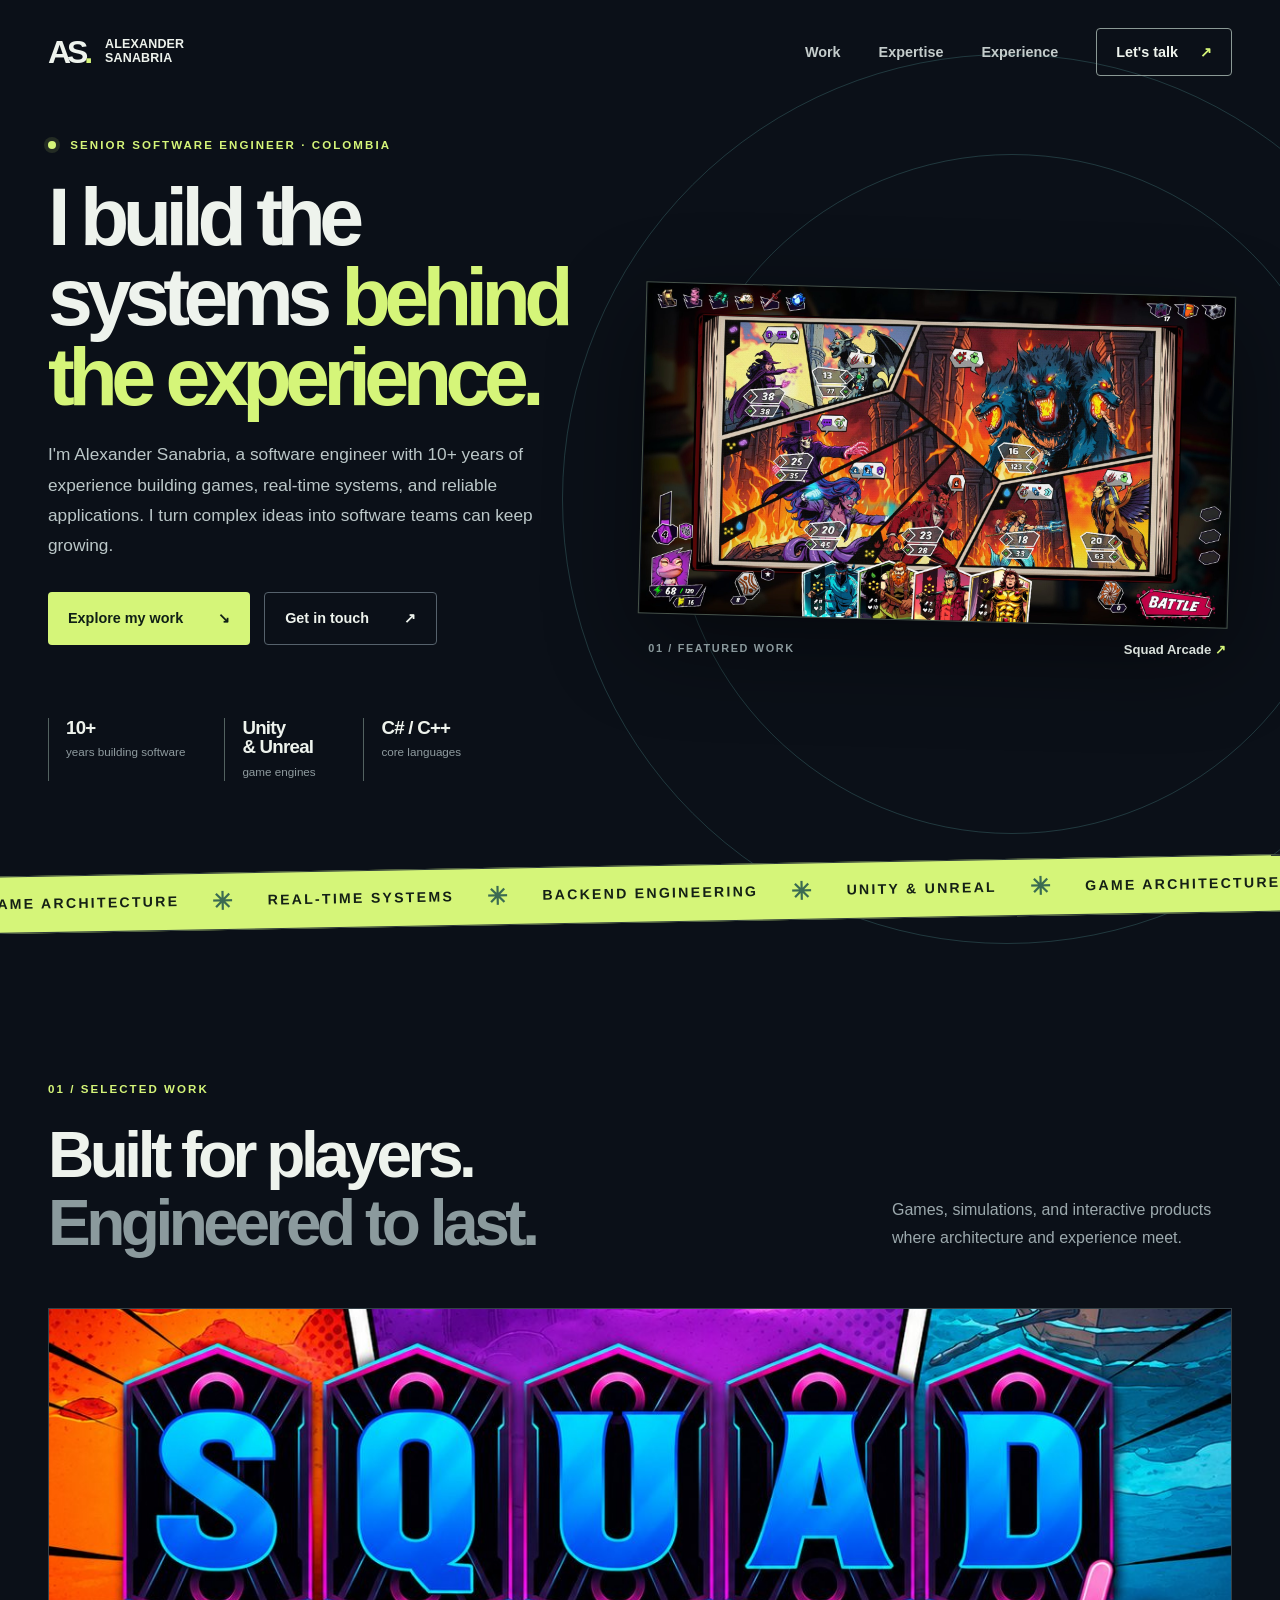
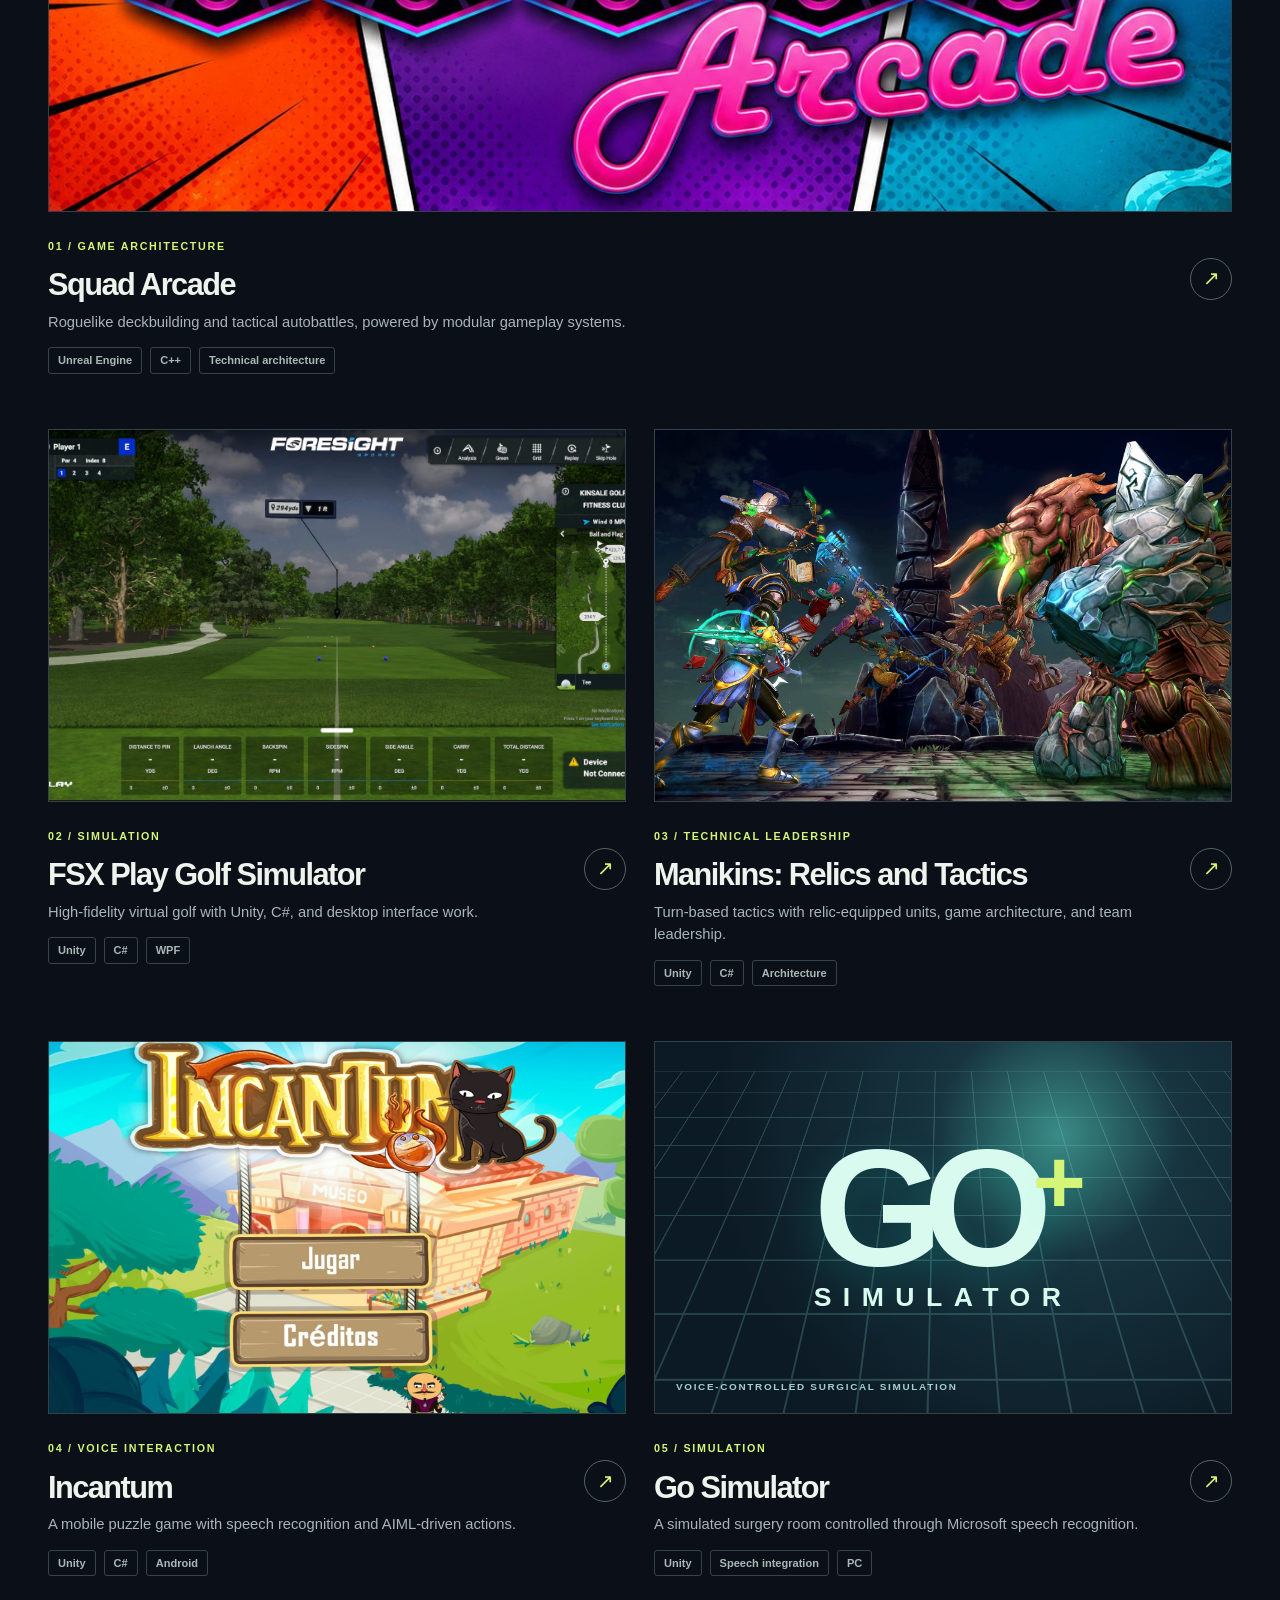
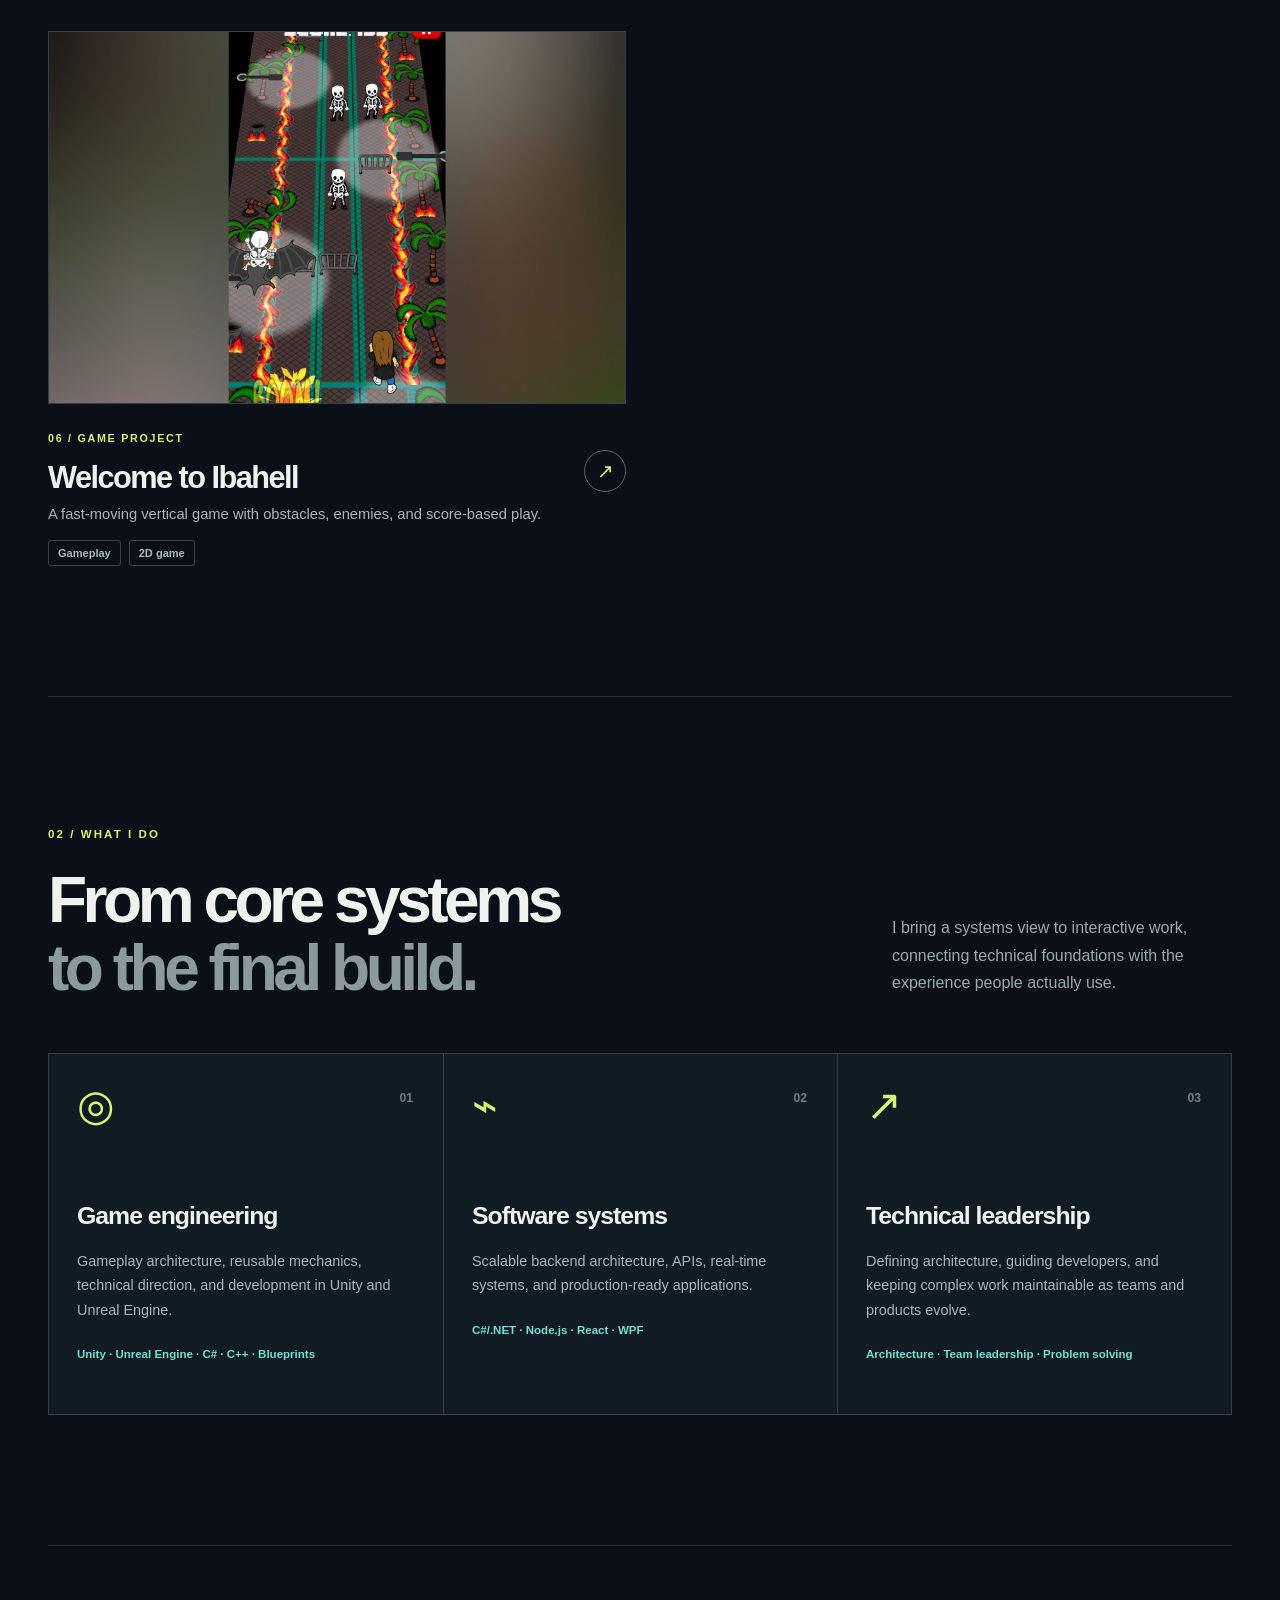
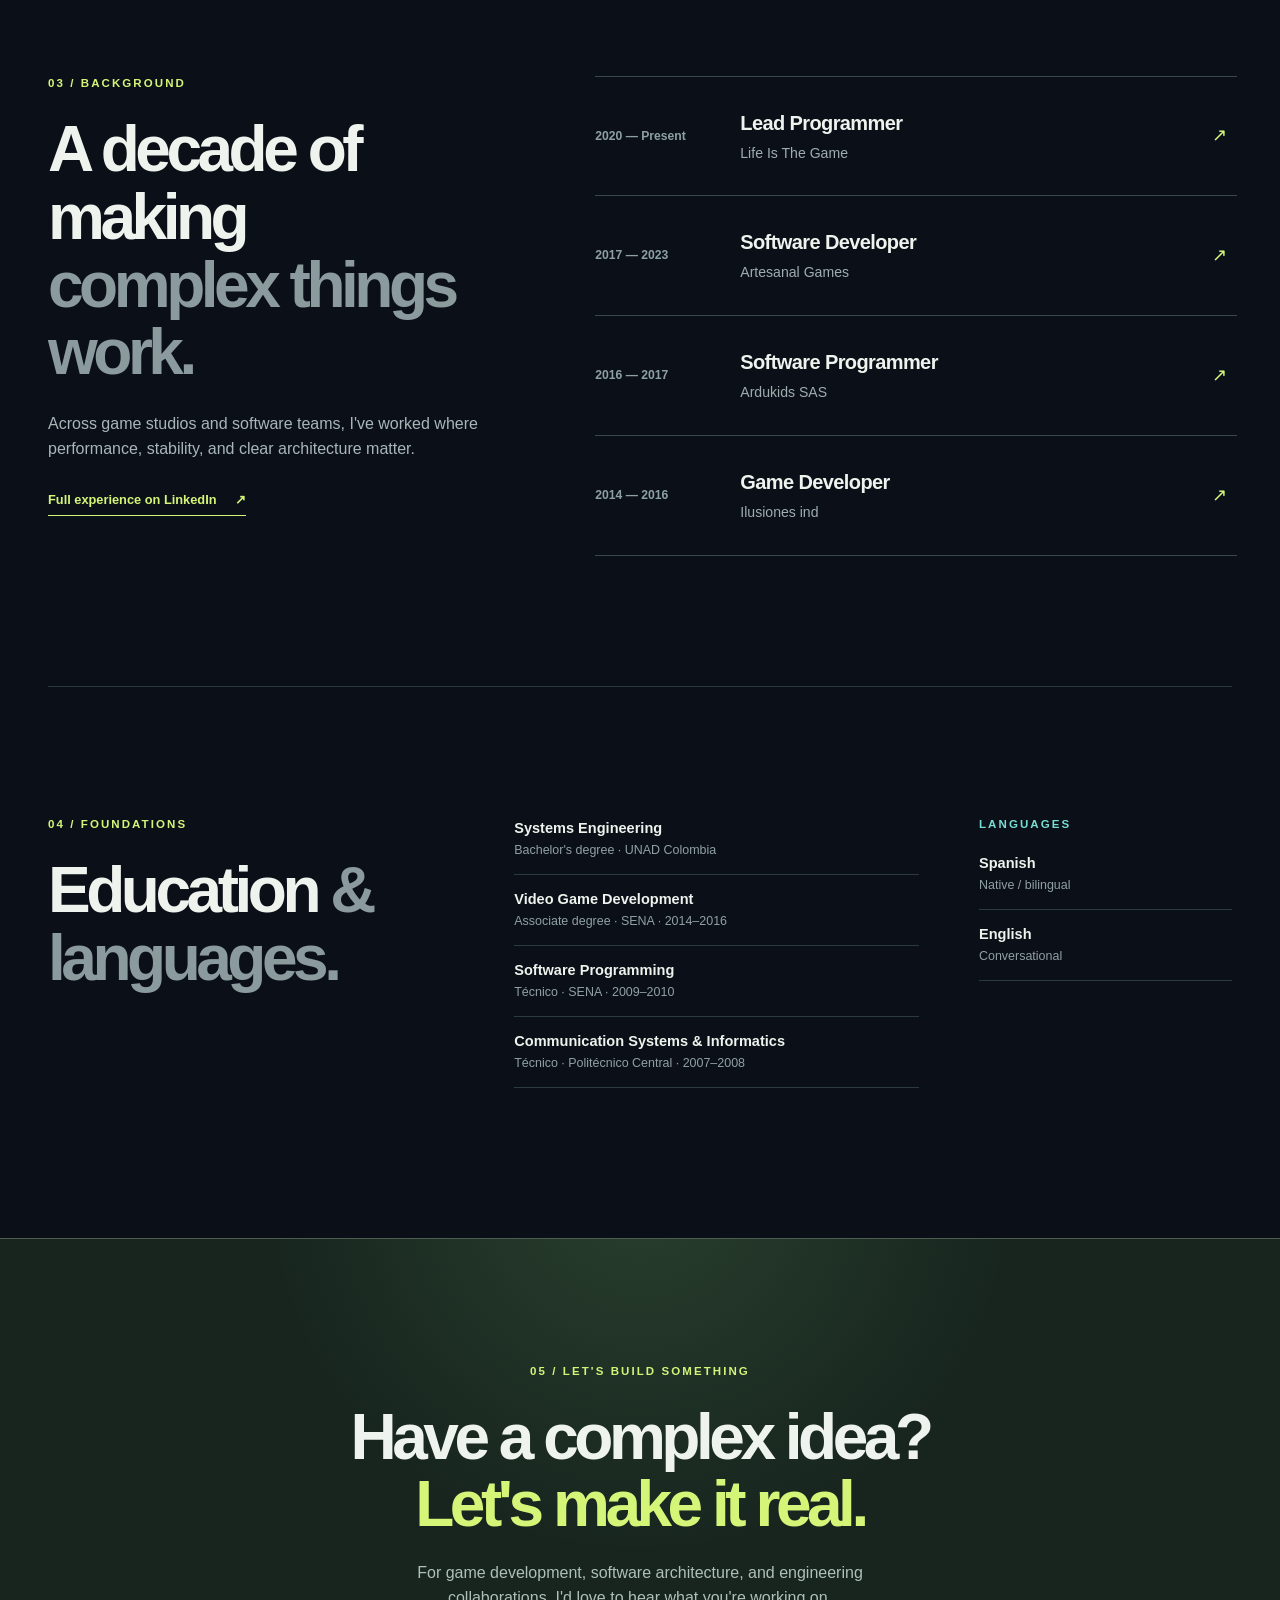
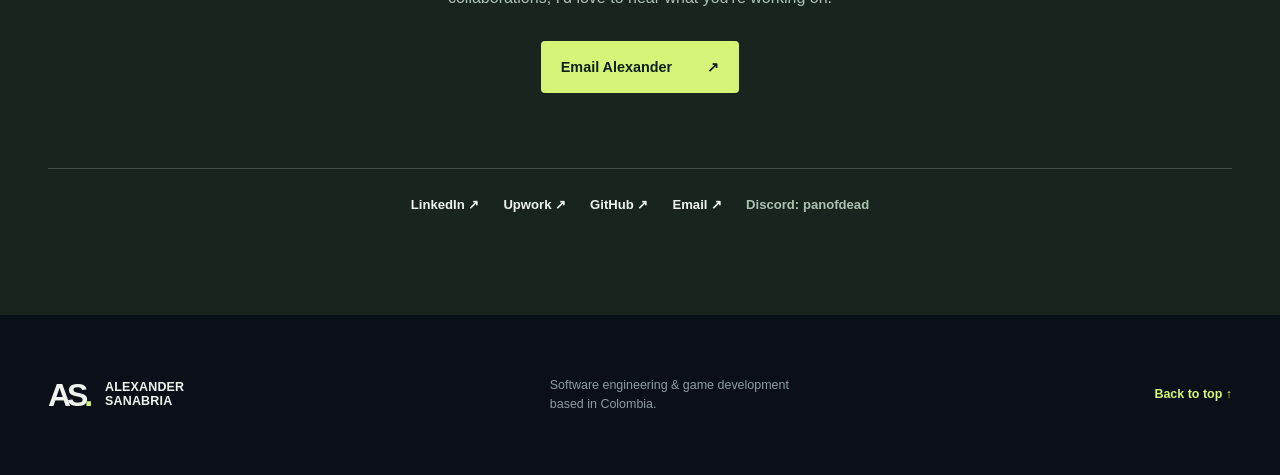
==== commit 64fe62ba: "Show full featured images in rotating carousel" ====
--- a/index.html
+++ b/index.html
@@ -49,8 +49,10 @@
             </div>
           </div>
           <div class="hero-visual">
-            <div class="hero-image-wrap">
-              <img src="images/squad-arcade/battle.jpg" alt="Squad Arcade comic book battle scene with hero cards and a three-headed creature" fetchpriority="high" />
+            <div class="hero-image-wrap" aria-label="Squad Arcade project images">
+              <img class="hero-slide is-active" src="images/squad-arcade/battle.jpg" alt="Squad Arcade comic book battle scene with hero cards and a three-headed creature" fetchpriority="high" />
+              <img class="hero-slide" src="images/squad-arcade/comic-pages.jpg" alt="Squad Arcade comic book route selection showing the game's different locations" aria-hidden="true" />
+              <img class="hero-slide" src="images/squad-arcade/key-art.jpg" alt="Colorful Squad Arcade key art" aria-hidden="true" />
             </div>
             <div class="hero-visual-caption"><span class="caption-index">01 / FEATURED WORK</span><span>Squad Arcade <span aria-hidden="true">↗</span></span></div>
             <div class="hero-orbit hero-orbit-one" aria-hidden="true"></div>
--- a/styles.css
+++ b/styles.css
@@ -6,3 +6,11 @@
 @media(max-width:440px){.hero h1{font-size:3.15rem}.hero-actions{flex-direction:column;align-items:stretch}.hero-metrics{flex-wrap:wrap;row-gap:20px}.hero-metrics>div{width:30%}.project-image-button,.project-featured .project-image-button{aspect-ratio:1.25}.project-info h3{font-size:1.65rem}.experience-row{grid-template-columns:90px 1fr 15px;gap:12px}.experience-row>span:first-child{font-size:.67rem}.experience-row h3{font-size:1.05rem}.contact-section h2{font-size:2.8rem}}
 @media(prefers-reduced-motion:reduce){html{scroll-behavior:auto}.ticker-track{animation:none}.button,.project-image-button img,.image-action,.round-arrow{transition:none}}
 .project-dialog.no-gallery{width:min(640px,calc(100% - 40px))}.project-dialog.no-gallery .dialog-shell{display:block;min-height:0}.project-dialog.no-gallery .dialog-content{padding:65px 42px 42px}[hidden]{display:none!important}
+
+/* The featured carousel keeps each supplied image fully visible. */
+.hero-image-wrap{aspect-ratio:16/9;background:#090d14}
+.hero-image-wrap:after{display:none}
+.hero-image-wrap .hero-slide{position:absolute;inset:0;width:100%;height:100%;object-fit:contain;object-position:center;opacity:0;transition:opacity .8s ease}
+.hero-image-wrap .hero-slide.is-active{opacity:1}
+@media(max-width:760px){.hero-image-wrap{aspect-ratio:16/9}}
+@media(prefers-reduced-motion:reduce){.hero-image-wrap .hero-slide{transition:none}}
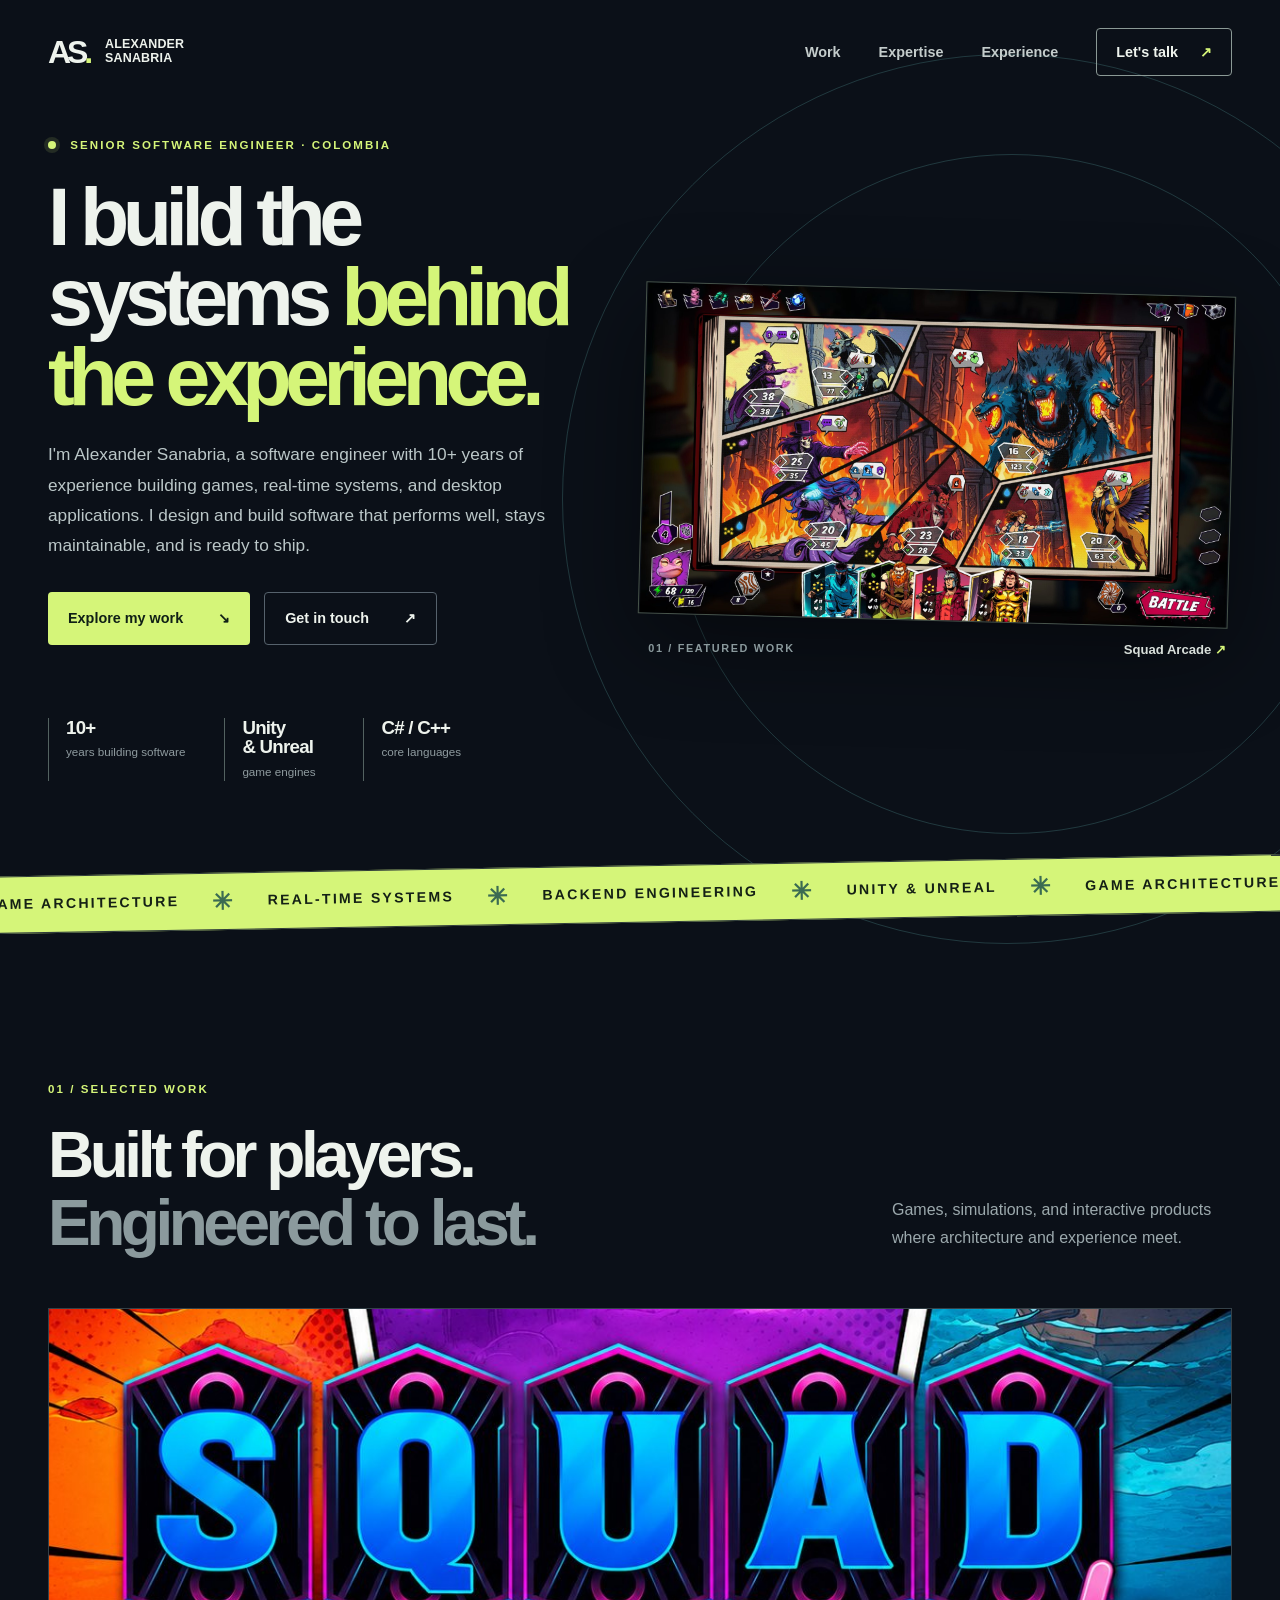
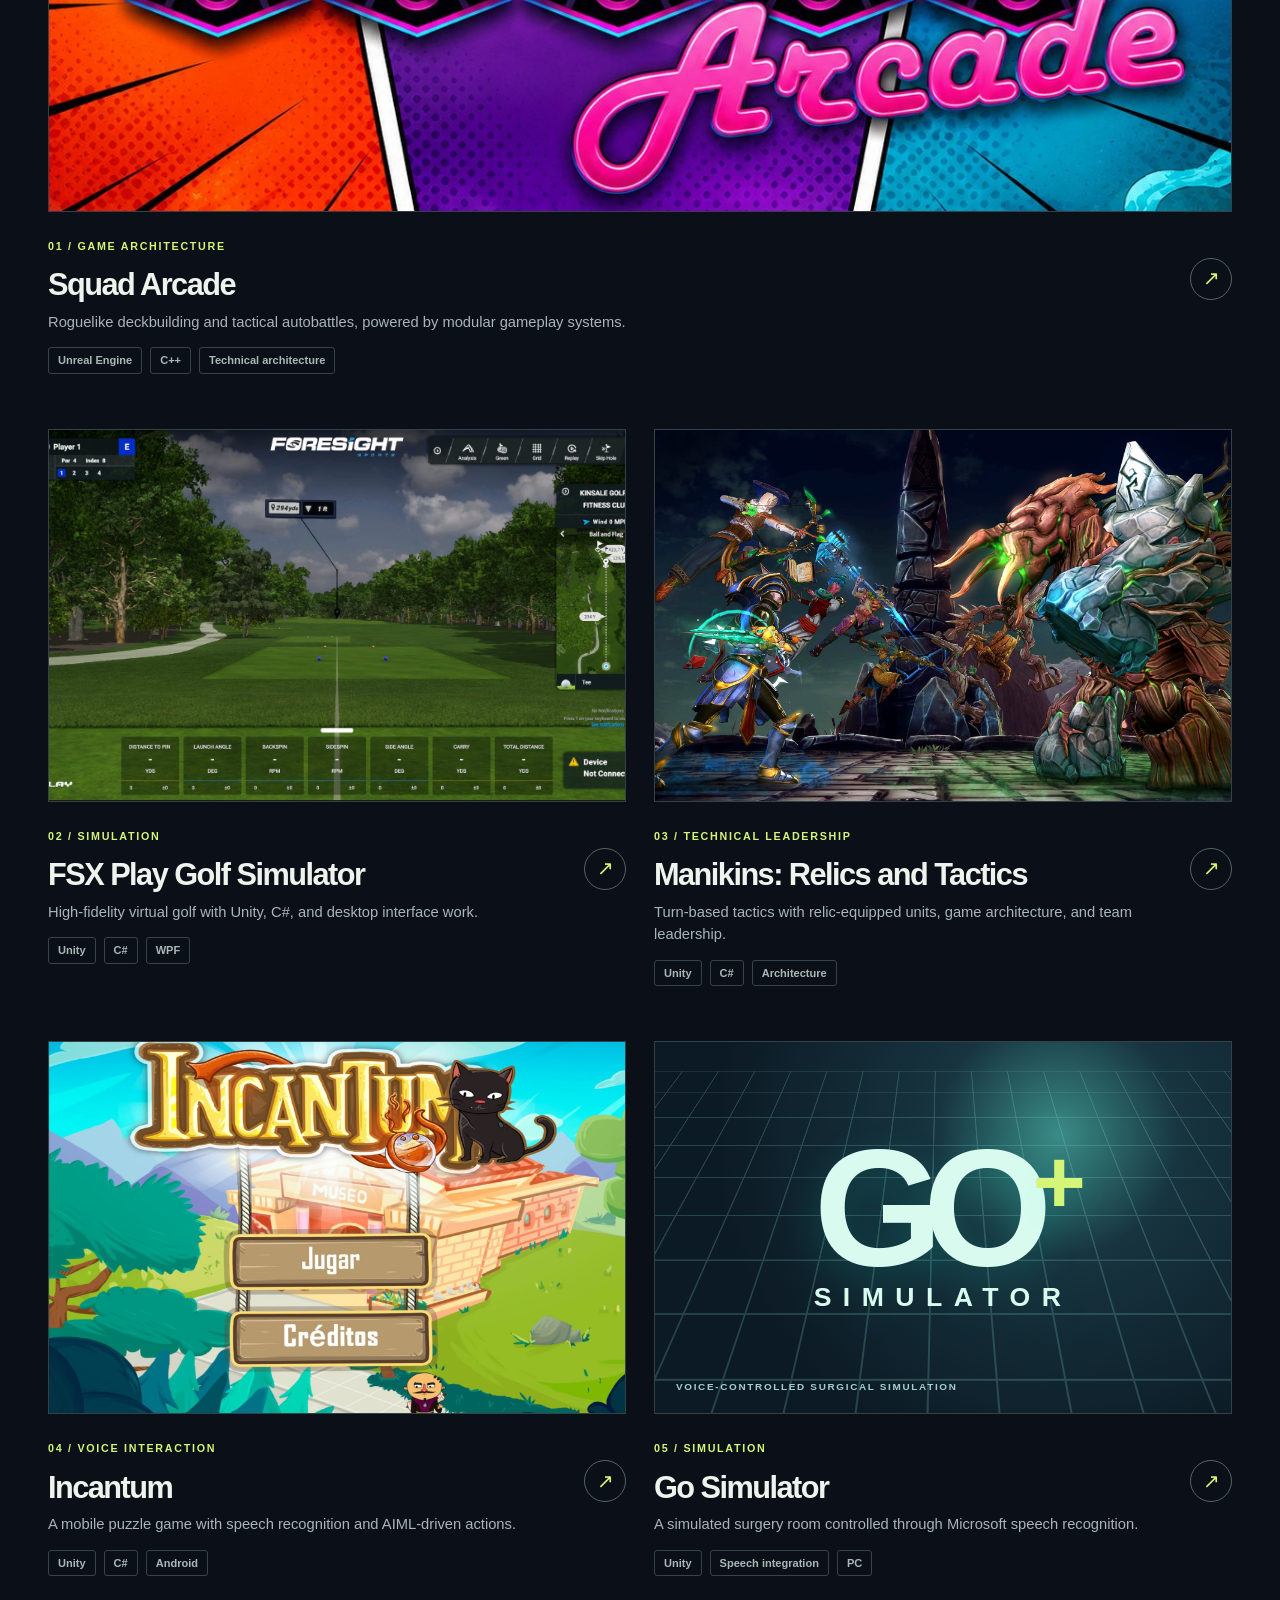
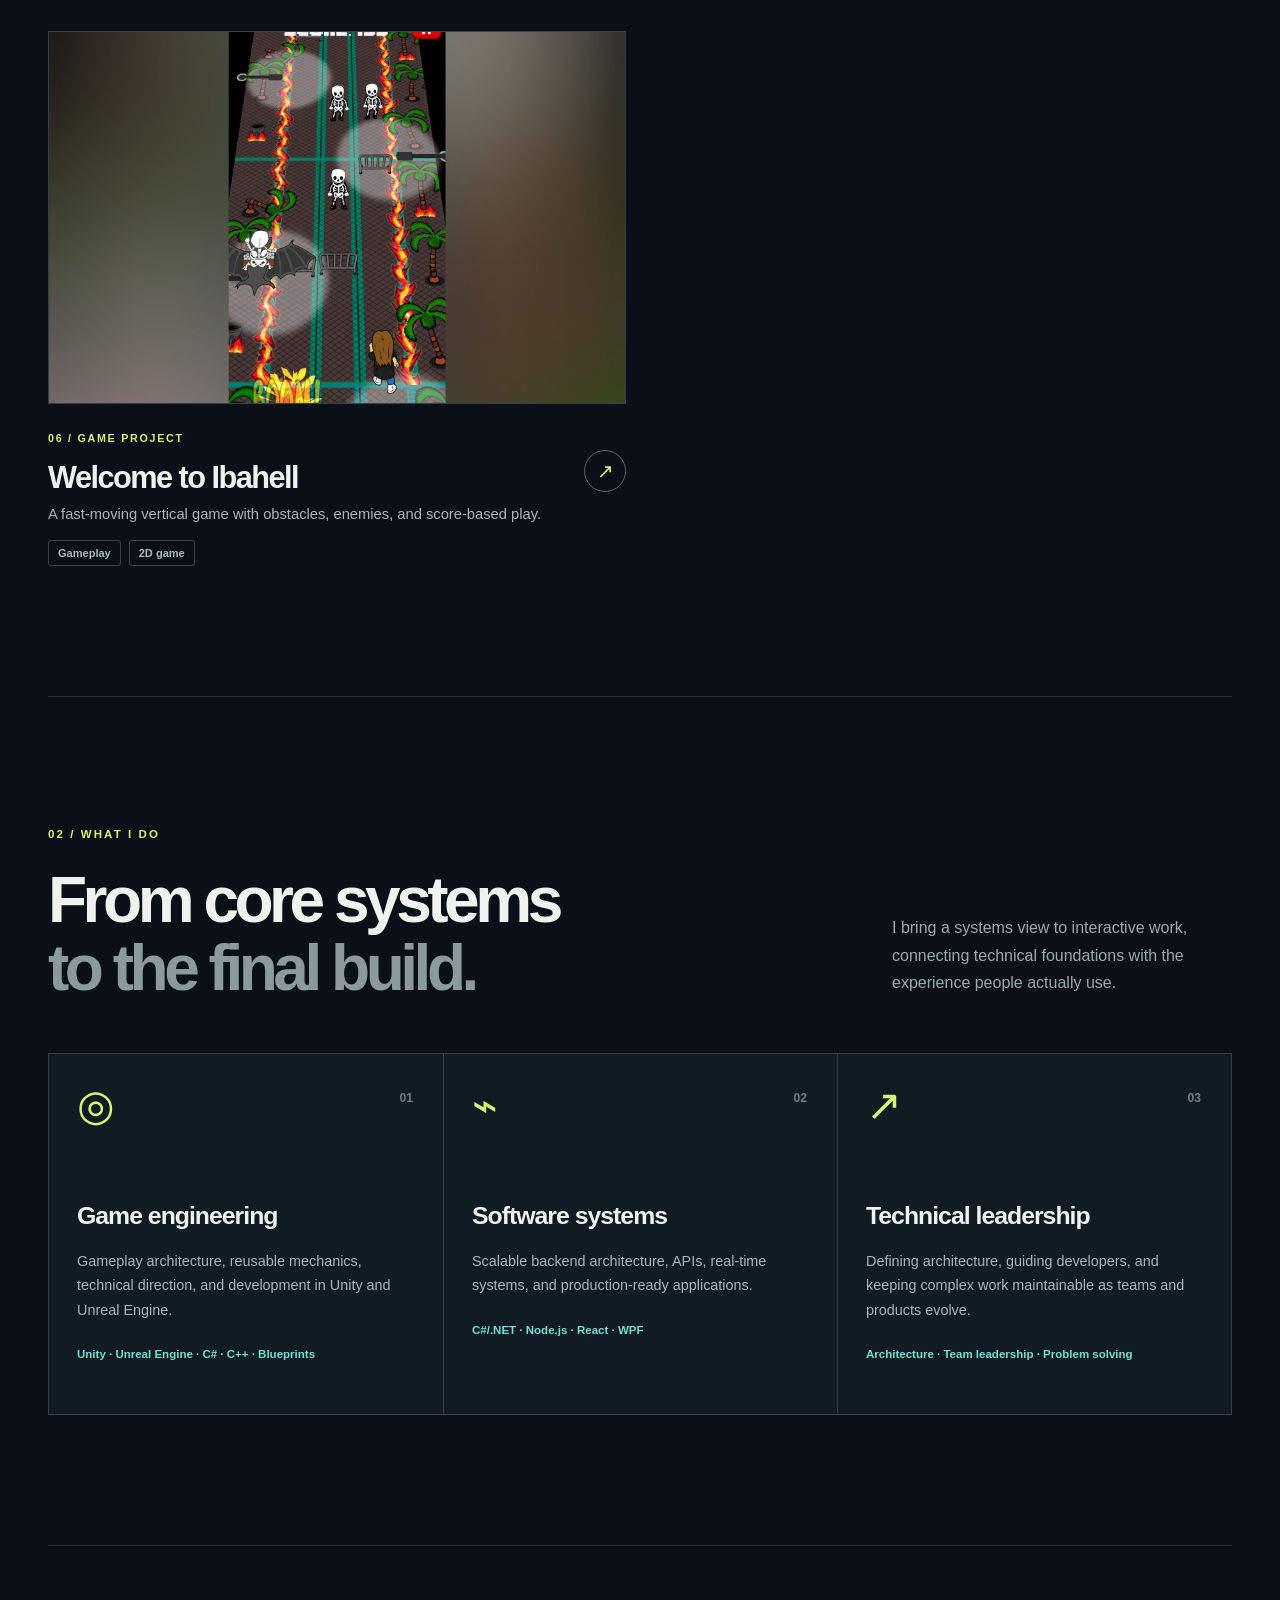
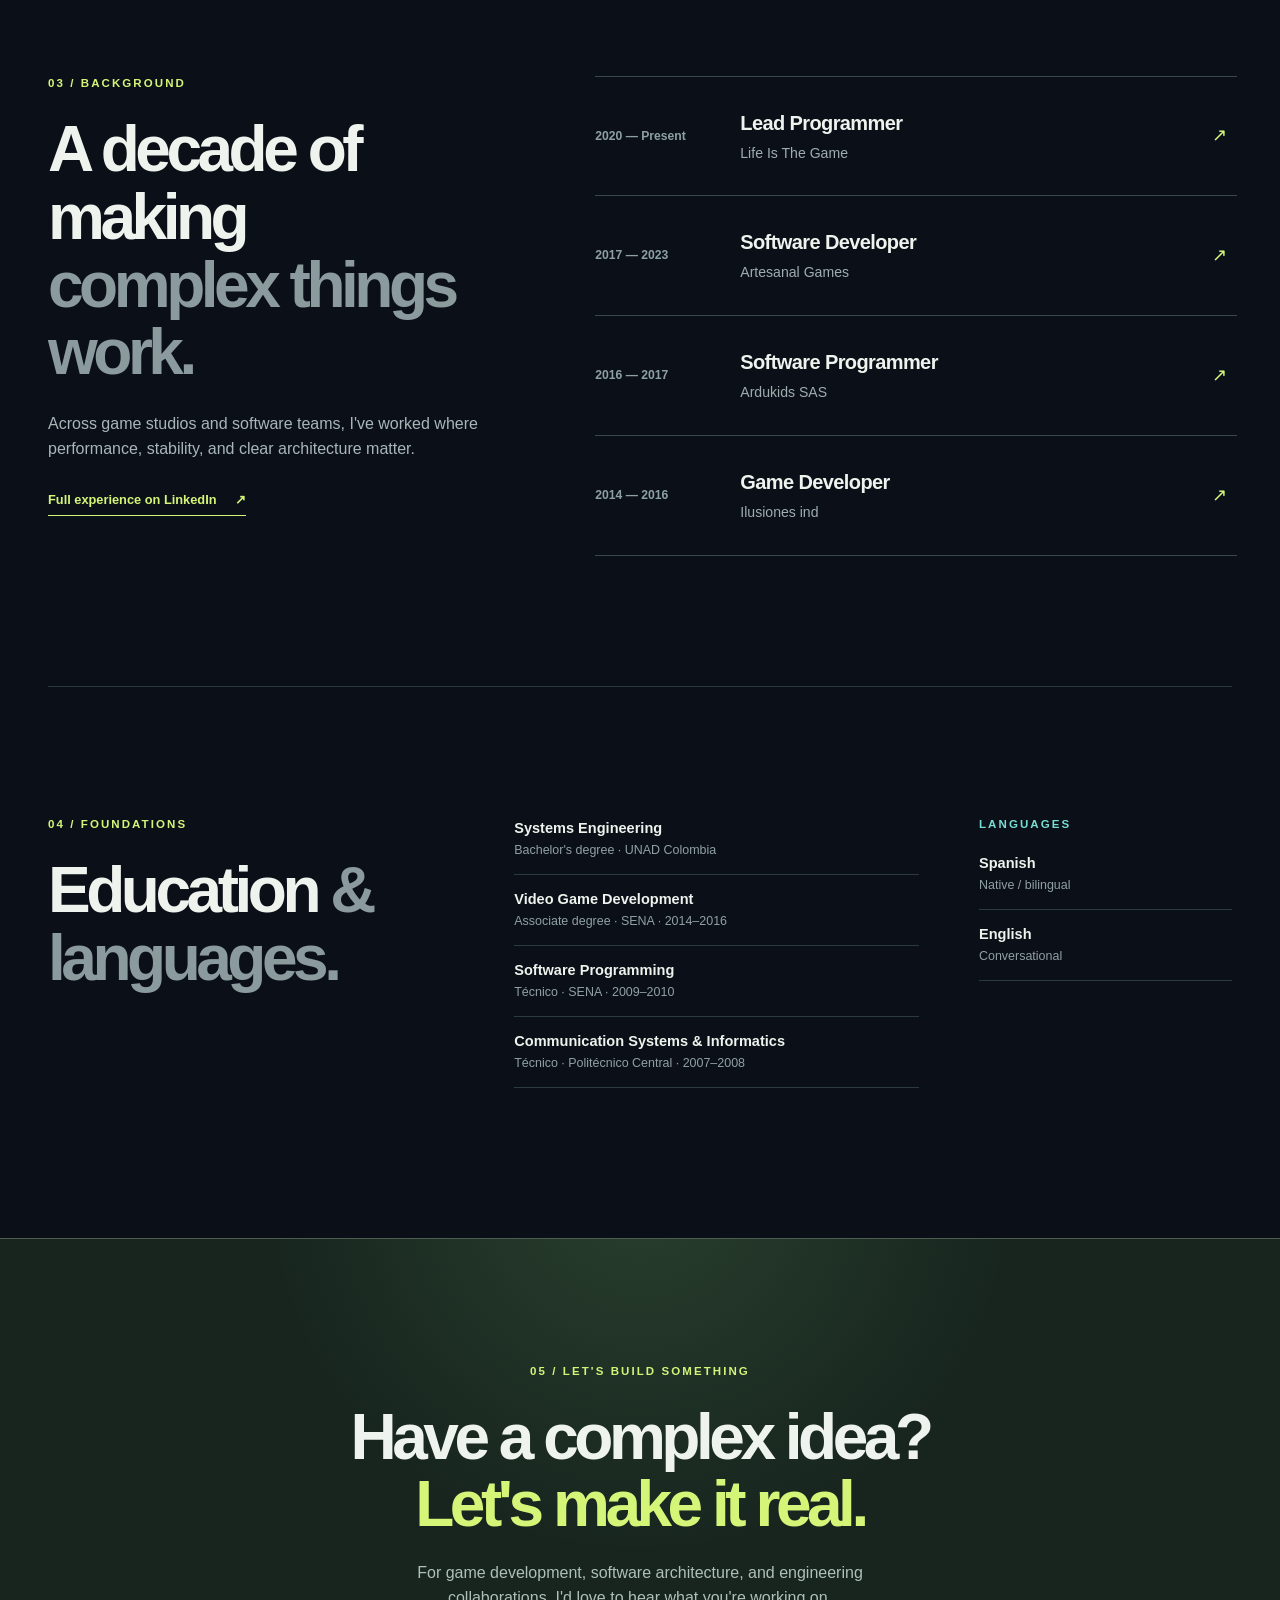
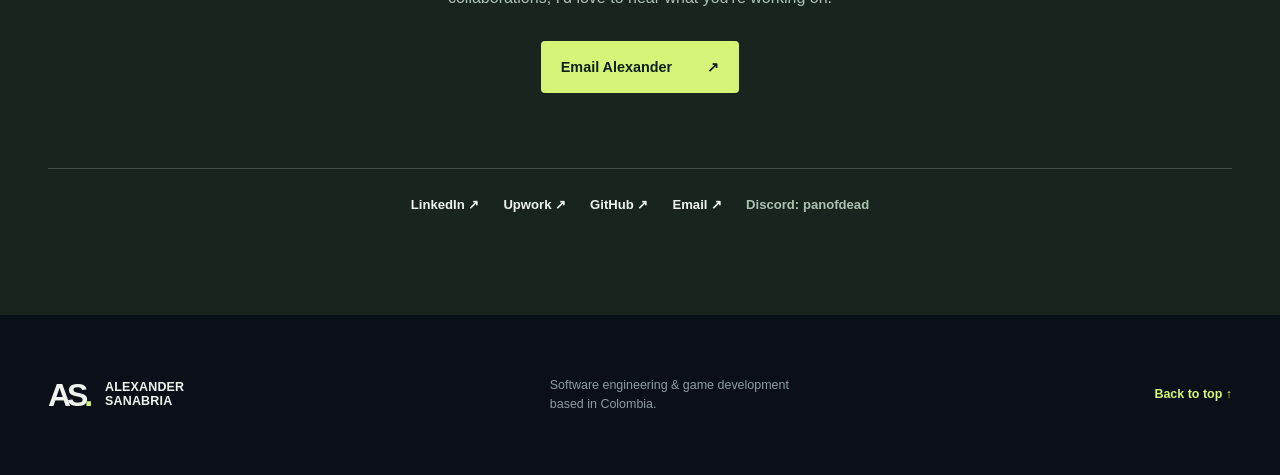
==== commit 2cba8673: "Clarify portfolio introduction" ====
--- a/index.html
+++ b/index.html
@@ -37,7 +37,7 @@
           <div class="hero-copy">
             <p class="eyebrow"><span class="status-dot" aria-hidden="true"></span> Senior software engineer · Colombia</p>
             <h1 id="hero-title">I build the systems <em>behind the experience.</em></h1>
-            <p class="hero-lede">I'm Alexander Sanabria, a software engineer with 10+ years of experience building games, real-time systems, and reliable applications. I turn complex ideas into software teams can keep growing.</p>
+            <p class="hero-lede">I'm Alexander Sanabria, a software engineer with 10+ years of experience building games, real-time systems, and desktop applications. I design and build software that performs well, stays maintainable, and is ready to ship.</p>
             <div class="hero-actions">
               <a class="button button-primary" href="#work">Explore my work <span aria-hidden="true">↘</span></a>
               <a class="button button-quiet" href="mailto:Luis.Alexander.Sanabria@gmail.com">Get in touch <span aria-hidden="true">↗</span></a>
